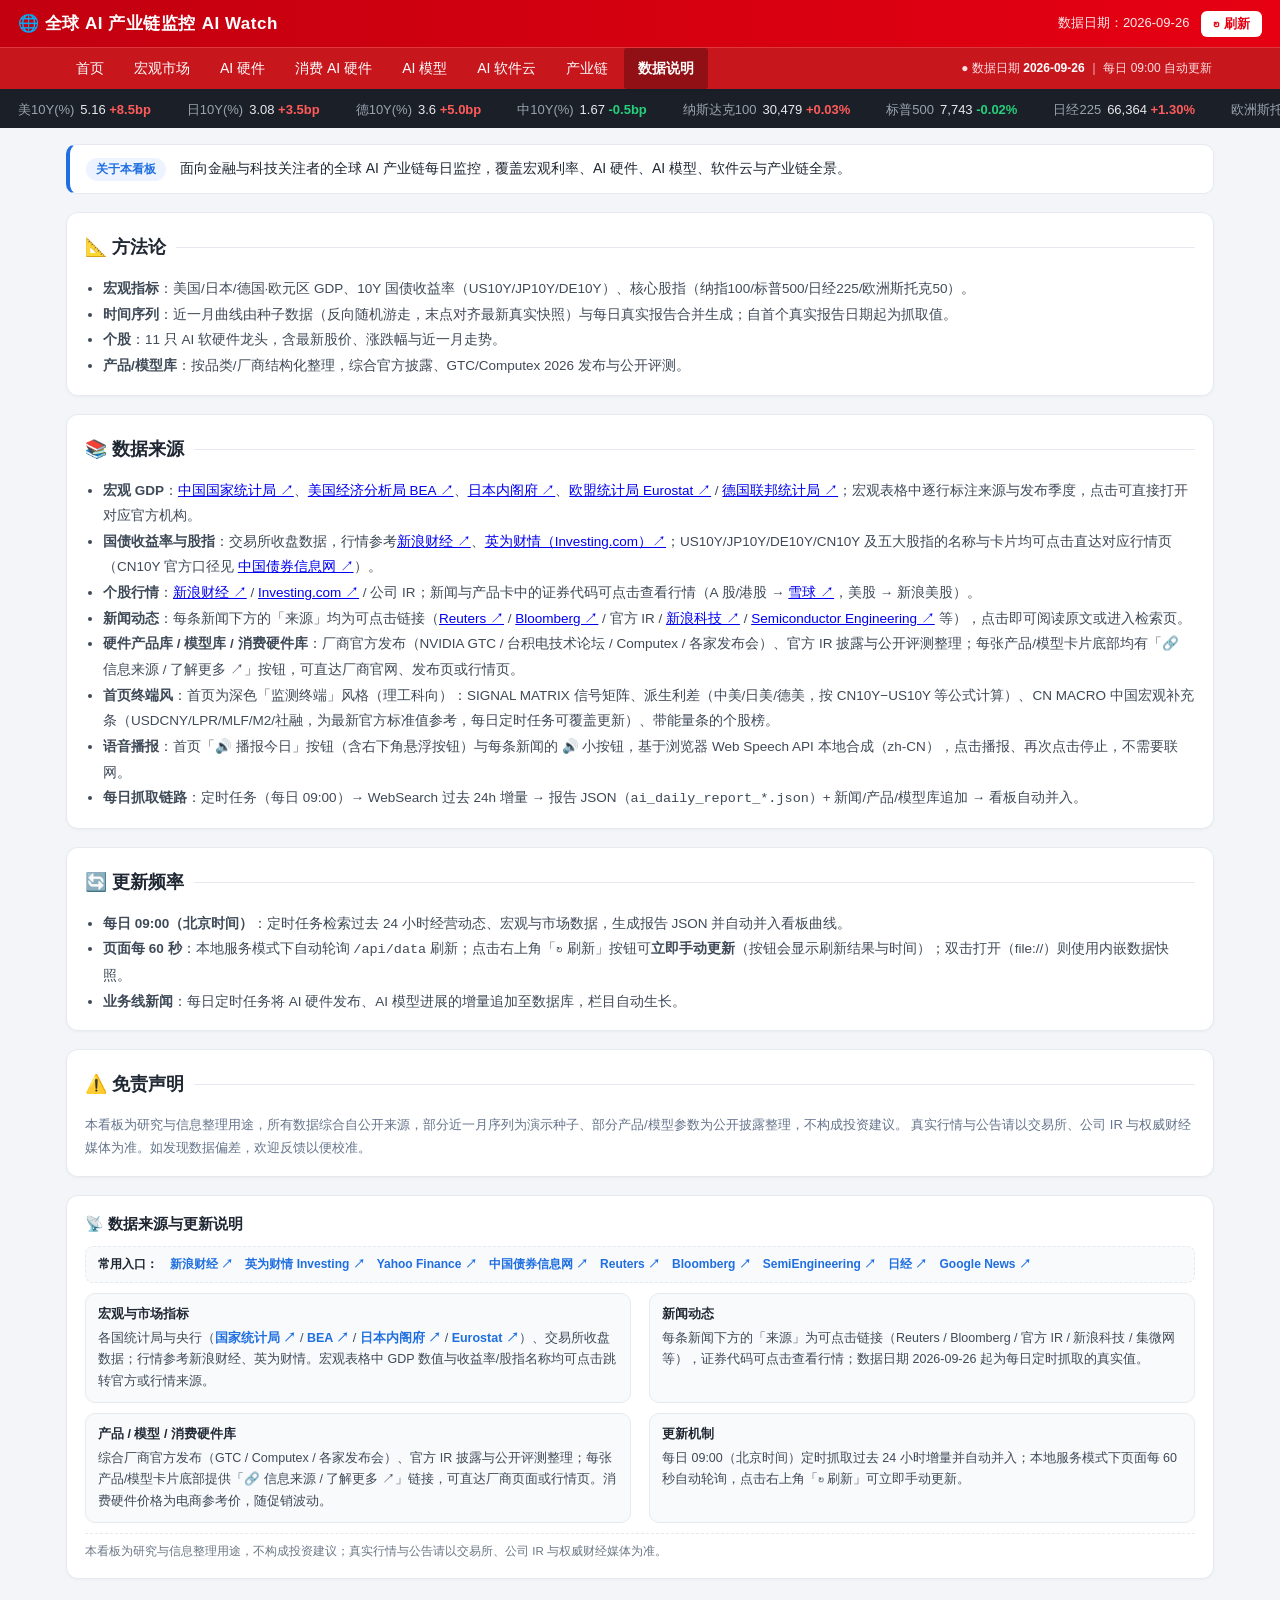
==== dashboard/about.html @ e93f7070 "Add dashboard: global AI hardware & software monitoring site" ====
<!DOCTYPE html>
<html lang="zh-CN">
<head>
<meta charset="UTF-8">
<meta name="viewport" content="width=device-width, initial-scale=1.0">
<title>数据说明 · 全球 AI 产业链监控</title>
<link rel="stylesheet" href="style.css">
</head>
<body data-page="about">

<header class="topbar">
  <div class="brand">🌐 全球 AI 产业链监控<b>AI Watch</b></div>
  <div class="meta"><span id="lastUpdated">数据加载中…</span>
    <button id="refreshBtn">↻ 刷新</button></div>
</header>

<nav class="navbar">
  <div class="nav-inner">
    <a class="nav-item" href="index.html">首页</a>
    <a class="nav-item" href="macro.html">宏观市场</a>
    <a class="nav-item" href="hardware.html">AI 硬件</a>
    <a class="nav-item" href="consumer.html">消费 AI 硬件</a>
    <a class="nav-item" href="models.html">AI 模型</a>
    <a class="nav-item" href="software.html">AI 软件云</a>
    <a class="nav-item" href="chain.html">产业链</a>
    <a class="nav-item is-active" href="about.html">数据说明</a>
    <span class="nav-live" id="navLive"></span>
  </div>
</nav>

<div class="ticker-wrap"><div class="ticker" id="ticker"></div></div>

<main class="container">

  <div class="summary"><span class="badge">关于本看板</span>
    <span>面向金融与科技关注者的全球 AI 产业链每日监控，覆盖宏观利率、AI 硬件、AI 模型、软件云与产业链全景。</span></div>

  <div class="block">
    <div class="sec-ttl"><h2>📐 方法论</h2><span class="ln"></span></div>
    <ul style="font-size:13.5px;line-height:1.9;color:#3f4a58;margin:0;padding-left:18px;">
      <li><b>宏观指标</b>：美国/日本/德国·欧元区 GDP、10Y 国债收益率（US10Y/JP10Y/DE10Y）、核心股指（纳指100/标普500/日经225/欧洲斯托克50）。</li>
      <li><b>时间序列</b>：近一月曲线由种子数据（反向随机游走，末点对齐最新真实快照）与每日真实报告合并生成；自首个真实报告日期起为抓取值。</li>
      <li><b>个股</b>：11 只 AI 软硬件龙头，含最新股价、涨跌幅与近一月走势。</li>
      <li><b>产品/模型库</b>：按品类/厂商结构化整理，综合官方披露、GTC/Computex 2026 发布与公开评测。</li>
    </ul>
  </div>

  <div class="block">
    <div class="sec-ttl"><h2>📚 数据来源</h2><span class="ln"></span></div>
    <ul style="font-size:13.5px;line-height:1.9;color:#3f4a58;margin:0;padding-left:18px;">
      <li><b>宏观 GDP</b>：<a href="https://www.stats.gov.cn/" target="_blank" rel="noopener">中国国家统计局 ↗</a>、<a href="https://www.bea.gov/" target="_blank" rel="noopener">美国经济分析局 BEA ↗</a>、<a href="https://www.esri.cao.go.jp/index.shtml" target="_blank" rel="noopener">日本内阁府 ↗</a>、<a href="https://ec.europa.eu/eurostat" target="_blank" rel="noopener">欧盟统计局 Eurostat ↗</a> / <a href="https://www.destatis.de/" target="_blank" rel="noopener">德国联邦统计局 ↗</a>；宏观表格中逐行标注来源与发布季度，点击可直接打开对应官方机构。</li>
      <li><b>国债收益率与股指</b>：交易所收盘数据，行情参考<a href="https://finance.sina.com.cn/" target="_blank" rel="noopener">新浪财经 ↗</a>、<a href="https://cn.investing.com/" target="_blank" rel="noopener">英为财情（Investing.com）↗</a>；US10Y/JP10Y/DE10Y/CN10Y 及五大股指的名称与卡片均可点击直达对应行情页（CN10Y 官方口径见 <a href="https://www.chinabond.com.cn/" target="_blank" rel="noopener">中国债券信息网 ↗</a>）。</li>
      <li><b>个股行情</b>：<a href="https://finance.sina.com.cn/" target="_blank" rel="noopener">新浪财经 ↗</a> / <a href="https://cn.investing.com/" target="_blank" rel="noopener">Investing.com ↗</a> / 公司 IR；新闻与产品卡中的证券代码可点击查看行情（A 股/港股 → <a href="https://xueqiu.com/" target="_blank" rel="noopener">雪球 ↗</a>，美股 → 新浪美股）。</li>
      <li><b>新闻动态</b>：每条新闻下方的「来源」均为可点击链接（<a href="https://www.reuters.com/technology/" target="_blank" rel="noopener">Reuters ↗</a> / <a href="https://www.bloomberg.com/technology" target="_blank" rel="noopener">Bloomberg ↗</a> / 官方 IR / <a href="https://finance.sina.com.cn/" target="_blank" rel="noopener">新浪科技 ↗</a> / <a href="https://semiengineering.com/" target="_blank" rel="noopener">Semiconductor Engineering ↗</a> 等），点击即可阅读原文或进入检索页。</li>
      <li><b>硬件产品库 / 模型库 / 消费硬件库</b>：厂商官方发布（NVIDIA GTC / 台积电技术论坛 / Computex / 各家发布会）、官方 IR 披露与公开评测整理；每张产品/模型卡片底部均有「🔗 信息来源 / 了解更多 ↗」按钮，可直达厂商官网、发布页或行情页。</li>
      <li><b>首页终端风</b>：首页为深色「监测终端」风格（理工科向）：SIGNAL MATRIX 信号矩阵、派生利差（中美/日美/德美，按 CN10Y−US10Y 等公式计算）、CN MACRO 中国宏观补充条（USDCNY/LPR/MLF/M2/社融，为最新官方标准值参考，每日定时任务可覆盖更新）、带能量条的个股榜。</li>
      <li><b>语音播报</b>：首页「🔊 播报今日」按钮（含右下角悬浮按钮）与每条新闻的 🔊 小按钮，基于浏览器 Web Speech API 本地合成（zh-CN），点击播报、再次点击停止，不需要联网。</li>
      <li><b>每日抓取链路</b>：定时任务（每日 09:00）→ WebSearch 过去 24h 增量 → 报告 JSON（<code>ai_daily_report_*.json</code>）+ 新闻/产品/模型库追加 → 看板自动并入。</li>
    </ul>
  </div>

  <div class="block">
    <div class="sec-ttl"><h2>🔄 更新频率</h2><span class="ln"></span></div>
    <ul style="font-size:13.5px;line-height:1.9;color:#3f4a58;margin:0;padding-left:18px;">
      <li><b>每日 09:00（北京时间）</b>：定时任务检索过去 24 小时经营动态、宏观与市场数据，生成报告 JSON 并自动并入看板曲线。</li>
      <li><b>页面每 60 秒</b>：本地服务模式下自动轮询 <code>/api/data</code> 刷新；点击右上角「↻ 刷新」按钮可<b>立即手动更新</b>（按钮会显示刷新结果与时间）；双击打开（file://）则使用内嵌数据快照。</li>
      <li><b>业务线新闻</b>：每日定时任务将 AI 硬件发布、AI 模型进展的增量追加至数据库，栏目自动生长。</li>
    </ul>
  </div>

  <div class="block">
    <div class="sec-ttl"><h2>⚠️ 免责声明</h2><span class="ln"></span></div>
    <p style="font-size:13px;line-height:1.8;color:#64748b;margin:0;">
      本看板为研究与信息整理用途，所有数据综合自公开来源，部分近一月序列为演示种子、部分产品/模型参数为公开披露整理，不构成投资建议。
      真实行情与公告请以交易所、公司 IR 与权威财经媒体为准。如发现数据偏差，欢迎反馈以便校准。
    </p>
  </div>

  <div class="footnote" id="dataNote"></div>
</main>

<script src="assets/echarts.min.js"></script>
<script src="data/data.js"></script>
<script src="app.js"></script>
</body>
</html>
---- dashboard/style.css ----
:root{
  --red:#e60012; --green:#0aa05a; --ink:#1f2733; --muted:#6b7785;
  --line:#e6eaf0; --bg:#f3f5f8; --card:#fff; --blue:#1f6fe0; --chip:#eef4ff;
}
*{box-sizing:border-box}
body{margin:0;background:var(--bg);color:var(--ink);
  font-family:-apple-system,BlinkMacSystemFont,"Segoe UI","PingFang SC","Microsoft YaHei",sans-serif;
  line-height:1.6;}
/* 顶栏 */
.topbar{display:flex;justify-content:space-between;align-items:center;
  background:linear-gradient(90deg,#c2000f,#e60012);color:#fff;padding:10px 18px;}
.brand{font-size:17px;font-weight:600;letter-spacing:.5px;}
.brand b{font-weight:800;margin-left:6px;}
.meta{font-size:13px;display:flex;align-items:center;gap:12px;}
.meta #lastUpdated{opacity:.92;}
#refreshBtn{background:#fff;color:var(--red);border:none;border-radius:6px;
  padding:4px 12px;font-size:13px;cursor:pointer;font-weight:600;}
#refreshBtn:hover{background:#ffe9ea;}
/* 滚动行情条 */
.ticker-wrap{background:#1b1f27;overflow:hidden;white-space:nowrap;}
.ticker{display:inline-block;padding:7px 0;animation:scroll 38s linear infinite;}
.ticker:hover{animation-play-state:paused;}
.ticker .tk{display:inline-block;margin:0 18px;font-size:13px;color:#e8eaed;}
.ticker .tk .nm{color:#9aa3af;margin-right:6px;}
.up{color:#ff5b5b;font-weight:700;}
.down{color:#26d07c;font-weight:700;}
@keyframes scroll{from{transform:translateX(0)}to{transform:translateX(-50%)}}
/* 主体 */
.container{max-width:1180px;margin:0 auto;padding:16px 16px 40px;}
.summary{background:var(--card);border:1px solid var(--line);border-left:4px solid var(--blue);
  border-radius:10px;padding:12px 16px;margin-bottom:18px;font-size:14px;}
.summary .badge{display:inline-block;background:var(--chip);color:var(--blue);font-weight:700;
  font-size:12px;padding:2px 10px;border-radius:999px;margin-right:10px;}
.block{background:var(--card);border:1px solid var(--line);border-radius:12px;
  padding:16px 18px;margin-bottom:18px;box-shadow:0 1px 3px rgba(16,24,40,.04);}
.block h2{margin:0 0 14px;font-size:18px;}
.block h2 small{font-size:12px;color:var(--muted);font-weight:400;margin-left:6px;}
/* 宏观 */
.macro-grid{display:grid;grid-template-columns:1fr 1fr;gap:14px;margin-bottom:14px;}
.panel{border:1px solid var(--line);border-radius:10px;padding:10px 12px;background:#fafbfc;}
.panel-title{font-size:13px;color:var(--muted);margin-bottom:4px;font-weight:600;}
.chart{width:100%;}
.chart-lg{height:240px;}
.chart-md{height:200px;}
/* 首页宏观速览：并排迷你图 */
.macro-mini{display:grid;grid-template-columns:1fr 1fr;gap:14px;margin-top:14px;}
.mini-box{border:1px solid var(--line);border-radius:10px;padding:10px 12px;background:#fafbfc;}
.mini-ttl{font-size:12px;color:var(--muted);font-weight:600;margin-bottom:4px;}
.table-wrap{overflow-x:auto;}
table{width:100%;border-collapse:collapse;font-size:13px;min-width:640px;}
th,td{padding:8px 10px;border-bottom:1px solid var(--line);text-align:left;}
th{background:#f1f5f9;color:#334155;font-weight:600;}
/* 卡片网格 */
.card-grid{display:grid;grid-template-columns:repeat(auto-fill,minmax(330px,1fr));gap:14px;}
.stk-card{border:1px solid var(--line);border-radius:12px;padding:12px 14px;background:#fff;}
.stk-head{display:flex;justify-content:space-between;align-items:baseline;margin-bottom:6px;}
.stk-name{font-weight:700;font-size:15px;}
.stk-tk{font-size:11px;color:var(--blue);background:var(--chip);padding:1px 8px;border-radius:999px;margin-left:6px;}
.stk-price{font-size:18px;font-weight:800;}
.stk-chart{height:120px;width:100%;}
.stk-foot{font-size:12px;color:var(--muted);margin-top:4px;}
.footnote{color:var(--muted);font-size:12px;text-align:center;margin-top:8px;}

/* ============ 导航栏（新浪财经风格） ============ */
.navbar{background:#c8161d;border-top:1px solid #e2373d;box-shadow:0 2px 6px rgba(16,24,40,.08);
  position:sticky;top:0;z-index:50;}
.nav-inner{max-width:1180px;margin:0 auto;display:flex;align-items:center;gap:2px;
  padding:0 12px;overflow-x:auto;white-space:nowrap;-ms-overflow-style:none;scrollbar-width:none;}
.nav-inner::-webkit-scrollbar{display:none}
.nav-item{color:#fff;text-decoration:none;font-size:14px;padding:9px 14px;border-radius:3px;
  transition:background .15s;font-weight:500;}
.nav-item:hover{background:rgba(0,0,0,.16)}
.nav-item.is-active{background:rgba(0,0,0,.24);font-weight:700}
.nav-live{margin-left:auto;color:#ffe0e2;font-size:12px;padding-right:6px;white-space:nowrap;}
.nav-live b{color:#fff}

/* 锚点跳转时给固定导航留出空间 */
section[id],p[id]{scroll-margin-top:56px}

/* ============ 新闻栏目 ============ */
.news-toolbar{display:flex;align-items:center;justify-content:space-between;gap:10px;
  flex-wrap:wrap;margin-bottom:12px;padding-bottom:10px;border-bottom:1px dashed var(--line);}
.news-filters{display:flex;flex-wrap:wrap;gap:6px;}
.chip{border:1px solid var(--line);background:#f7f9fc;color:#475569;font-size:12px;
  padding:2px 10px;border-radius:999px;cursor:pointer;transition:all .15s;}
.chip:hover{border-color:#c3d4ee;color:var(--blue)}
.chip.on{background:var(--red);border-color:var(--red);color:#fff;font-weight:600;}
.news-count{font-size:12px;color:var(--muted);white-space:nowrap;}
.news-list{display:grid;grid-template-columns:1fr;gap:0;}
.news-item{padding:12px 2px 12px 12px;border-bottom:1px solid #f0f2f5;border-left:3px solid transparent;
  transition:background .15s,border-color .15s;}
.news-item:hover{background:#fafcff;border-left-color:var(--red);}
.news-item:last-child{border-bottom:none}
.news-head{display:flex;align-items:center;gap:8px;flex-wrap:wrap;margin-bottom:4px;}
.news-date{font-size:12px;color:var(--muted);font-variant-numeric:tabular-nums;}
.news-tag{font-size:11px;padding:1px 8px;border-radius:4px;font-weight:600;letter-spacing:.2px;}
.news-tk{font-size:11px;color:var(--blue);background:var(--chip);padding:1px 7px;border-radius:4px;font-weight:600;}
.news-org{font-size:11px;color:#64748b;background:#f1f5f9;padding:1px 7px;border-radius:4px;}
.news-cty{font-size:11px;color:#0f766e;background:#ecfdf5;padding:1px 7px;border-radius:4px;font-weight:600;}
.news-fresh{font-size:11px;padding:1px 7px;border-radius:4px;background:#fff1f0;color:var(--red);
  border:1px solid #ffd6d3;font-weight:700;}

/* 硬件页：地区筛选条 + 国别徽标 */
.filter-bar{display:flex;flex-wrap:wrap;align-items:center;gap:8px;margin:14px 0 4px;
  padding:10px 12px;background:#f6f8fb;border:1px solid var(--line);border-radius:10px;}
.flt-label{font-size:13px;color:var(--muted);font-weight:600;margin-right:2px;}
.flt{font-size:12.5px;padding:5px 12px;border:1px solid #d4dbe5;border-radius:999px;background:#fff;
  color:var(--ink);cursor:pointer;transition:all .15s;font-weight:600;}
.flt:hover{border-color:var(--blue);color:var(--blue);}
.flt.active{background:var(--red);border-color:var(--red);color:#fff;}
.pc-country{font-size:10.5px;color:#0f766e;background:#ecfdf5;border:1px solid #99f6e4;
  padding:1px 7px;border-radius:999px;font-weight:600;margin-right:6px;}
.news-title{margin:0;font-size:15px;font-weight:700;line-height:1.45;display:inline;}
.news-head .news-title{flex:1 1 100%;}
.news-detail{margin:4px 0 6px;font-size:13px;color:#3f4a58;line-height:1.7;}
.news-src{font-size:11.5px;color:#98a2b3;}
.news-empty{color:var(--muted);font-size:13px;padding:16px 4px;}

/* 标签配色 */
.news-tag.t-chip{background:#e8f1ff;color:#1f6fe0}
.news-tag.t-mem{background:#e6f8f6;color:#0d9488}
.news-tag.t-pkg{background:#f2ecfe;color:#7c3aed}
.news-tag.t-eq{background:#fff4e5;color:#c2740a}
.news-tag.t-net{background:#e6f6fb;color:#0e7490}
.news-tag.t-fab{background:#eceefb;color:#4f46e5}
.news-tag.t-node{background:#ffeef2;color:#be123c}
.news-tag.t-llm{background:#e8f1ff;color:#1d4ed8}
.news-tag.t-mm{background:#f2ecfe;color:#7c3aed}
.news-tag.t-open{background:#e9f9ef;color:#0aa05a}
.news-tag.t-agent{background:#fff1e6;color:#c2410c}
.news-tag.t-sec{background:#ffeceb;color:#d92d20}
.news-tag.t-eco{background:#e6f8f6;color:#0f766e}
.news-tag.t-sci{background:#e6f6fb;color:#0369a1}
.news-tag.t-def{background:#f1f5f9;color:#64748b}

/* ============ 产业链全景卡片 ============ */
.chain-grid{display:grid;grid-template-columns:repeat(auto-fill,minmax(210px,1fr));gap:12px;}
.chain-card{border:1px solid var(--line);border-radius:10px;padding:12px 14px;background:#fafbfc;
  text-decoration:none;color:inherit;display:block;transition:all .15s;}
.chain-card:hover{border-color:#f3b4b8;background:#fff;box-shadow:0 4px 12px rgba(230,0,18,.08);transform:translateY(-1px);}
.chain-card .cc-t{font-size:14px;font-weight:700;margin-bottom:4px;}
.chain-card .cc-d{font-size:12px;color:var(--muted);line-height:1.55;}
.chain-card .cc-n{font-size:11px;color:var(--red);font-weight:700;margin-top:6px;display:inline-block;}

@media(max-width:760px){
  .macro-grid{grid-template-columns:1fr;}
  .nav-item{padding:9px 10px;font-size:13px;}
  .nav-live{display:none}
}

/* ============ 导航栏（多页站点） ============ */
.navbar a.nav-item.is-active{background:rgba(0,0,0,.28);font-weight:700}

/* 首页速览 */
.kpi-row{display:grid;grid-template-columns:repeat(auto-fill,minmax(150px,1fr));gap:12px;margin-bottom:16px;}
.kpi{background:var(--card);border:1px solid var(--line);border-radius:12px;padding:12px 14px;text-align:center;
  box-shadow:0 1px 3px rgba(16,24,40,.04);}
.kpi-nm{font-size:12px;color:var(--muted);margin-bottom:4px;font-weight:600;}
.kpi-v{font-size:22px;font-weight:800;letter-spacing:.5px;}
.kpi-c{font-size:13px;font-weight:700;margin-top:2px;}

.mover-row{display:flex;flex-wrap:wrap;gap:8px;margin-bottom:18px;}
.mover{display:flex;align-items:center;gap:8px;background:var(--card);border:1px solid var(--line);
  border-radius:999px;padding:4px 14px;font-size:13px;font-weight:600;}
.mover .m-tk{color:var(--ink);}
.mover .m-chg{font-weight:800;}

/* 栏目入口卡片 */
.col-grid{display:grid;grid-template-columns:repeat(auto-fill,minmax(220px,1fr));gap:14px;}
.col-card{display:block;text-decoration:none;color:inherit;background:var(--card);border:1px solid var(--line);
  border-radius:12px;padding:16px;transition:all .15s;box-shadow:0 1px 3px rgba(16,24,40,.04);}
.col-card:hover{border-color:#f3b4b8;box-shadow:0 6px 16px rgba(230,0,18,.1);transform:translateY(-2px);}
.col-card .cc-ico{font-size:26px;}
.col-card .cc-t{font-size:16px;font-weight:700;margin:6px 0 4px;}
.col-card .cc-d{font-size:12.5px;color:var(--muted);line-height:1.55;}
.col-card .cc-n{font-size:12px;color:var(--red);font-weight:700;margin-top:8px;display:inline-block;}

/* 双栏新闻（首页亮点） */
.news-half{display:grid;grid-template-columns:1fr 1fr;gap:16px;}
@media(max-width:760px){.news-half{grid-template-columns:1fr;}}

/* 区块标题带线 */
.sec-ttl{display:flex;align-items:center;gap:10px;margin:4px 0 14px;}
.sec-ttl h2{margin:0;font-size:18px;}
.sec-ttl .ln{flex:1;height:1px;background:var(--line);}

/* ============ 硬件产品卡片 ============ */
.cat-block{border-top:2px solid var(--red);margin-bottom:26px;padding-top:10px;}
.cat-head{display:flex;align-items:baseline;gap:10px;}
.cat-head h3{margin:0;font-size:17px;}
.cat-n{font-size:12px;color:var(--muted);background:#f1f5f9;padding:1px 9px;border-radius:999px;}
.cat-desc{font-size:13px;color:var(--muted);margin:6px 0 14px;line-height:1.6;}

.prod-grid{display:grid;grid-template-columns:repeat(auto-fill,minmax(340px,1fr));gap:14px;}
.prod-card{border:1px solid var(--line);border-radius:12px;background:var(--card);overflow:hidden;
  box-shadow:0 1px 3px rgba(16,24,40,.04);display:flex;flex-direction:column;}
.pc-head{display:flex;justify-content:space-between;align-items:flex-start;padding:12px 14px;
  background:linear-gradient(180deg,#fbfcfe,#f4f7fb);border-bottom:1px solid var(--line);}
.pc-vendor{font-size:11.5px;color:var(--blue);font-weight:700;}
.pc-name{margin:2px 0 0;font-size:15px;font-weight:800;}
.pc-meta{text-align:right;display:flex;flex-direction:column;align-items:flex-end;gap:4px;}
.pc-status{font-size:11px;color:#b45309;background:#fff7ed;padding:1px 8px;border-radius:999px;font-weight:600;}
.pc-tk{font-size:11px;color:var(--blue);background:var(--chip);padding:1px 7px;border-radius:4px;font-weight:700;}
.pc-body{padding:10px 14px 14px;flex:1;}
table.spec{width:100%;border-collapse:collapse;font-size:12.5px;min-width:0;}
table.spec td{border:1px solid #eef1f5;padding:5px 8px;}
table.spec .sp-k{background:#f7f9fc;color:var(--muted);width:38%;font-weight:600;}
table.spec .sp-v{color:var(--ink);}
.pc-hl-title{font-size:12px;font-weight:700;color:var(--ink);margin:10px 0 4px;}
ul.pc-hl{margin:0;padding-left:18px;font-size:12.5px;color:#3f4a58;line-height:1.7;}
.pc-pos{font-size:12.5px;color:#475569;background:#f7fafc;border-radius:8px;padding:8px 10px;margin-top:10px;line-height:1.6;}

/* ============ 模型卡片 ============ */
.model-grid{display:grid;grid-template-columns:repeat(auto-fill,minmax(330px,1fr));gap:14px;}
.model-card{border:1px solid var(--line);border-radius:12px;background:var(--card);padding:14px 16px;
  box-shadow:0 1px 3px rgba(16,24,40,.04);display:flex;flex-direction:column;}
.mc-head{display:flex;justify-content:space-between;align-items:flex-start;gap:8px;}
.mc-vendor{font-size:11.5px;color:var(--blue);font-weight:700;}
.mc-name{margin:2px 0 0;font-size:15px;font-weight:800;}
.mc-badges{display:flex;gap:5px;flex-shrink:0;}
.badge{font-size:10.5px;padding:2px 7px;border-radius:999px;font-weight:700;white-space:nowrap;}
.badge.open{background:#e9f9ef;color:#0aa05a;}
.badge.close{background:#fdeceb;color:#d92d20;}
.badge.type{background:#eef2ff;color:#4338ca;}
.mc-spec{display:grid;grid-template-columns:1fr 1fr;gap:6px 12px;margin:10px 0;font-size:12px;}
.mc-spec div{display:flex;flex-direction:column;}
.mc-spec span{font-size:10.5px;color:var(--muted);}
.mc-spec div{color:var(--ink);font-weight:600;}
ul.mc-hl{margin:0 0 8px;padding-left:18px;font-size:12.5px;color:#3f4a58;line-height:1.7;}
.mc-bench{font-size:12px;color:#475569;background:#f7fafc;border-radius:8px;padding:8px 10px;line-height:1.6;}
.mc-date{font-size:11.5px;color:var(--muted);margin-top:8px;}

/* ============ 软件公司卡片 ============ */
.sw-grid{display:grid;grid-template-columns:repeat(auto-fill,minmax(360px,1fr));gap:14px;}
.sw-card{border:1px solid var(--line);border-radius:12px;background:var(--card);padding:14px 16px;
  box-shadow:0 1px 3px rgba(16,24,40,.04);}
.sw-head{display:flex;align-items:center;gap:10px;margin-bottom:4px;}
.sw-tk{font-size:12px;color:var(--blue);background:var(--chip);padding:2px 9px;border-radius:6px;font-weight:800;}
.sw-name{margin:0;font-size:17px;font-weight:800;}
.sw-role{font-size:12.5px;color:var(--blue);font-weight:600;margin-bottom:8px;}
.sw-strategy{font-size:13px;color:#3f4a58;line-height:1.7;margin-bottom:10px;}
.sw-block{margin-bottom:10px;}
.sw-bt{font-size:12px;font-weight:700;color:var(--ink);margin-bottom:4px;}
.sw-block ul{margin:0;padding-left:18px;font-size:12.5px;color:#3f4a58;line-height:1.7;}
.sw-capex{font-size:12.5px;color:#475569;background:#f7fafc;border-radius:8px;padding:8px 10px;line-height:1.6;}

/* ============ 产业链流程 ============ */
.chain-flow{display:flex;flex-wrap:wrap;align-items:stretch;gap:0;}
.chain-node{flex:1 1 200px;min-width:180px;border:1px solid var(--line);border-radius:12px;padding:14px 16px;
  background:var(--card);position:relative;margin:6px;}
.cn-icon{font-size:24px;}
.cn-name{font-size:15px;font-weight:800;margin:6px 0 4px;}
.cn-desc{font-size:12px;color:var(--muted);line-height:1.6;}
.cn-players{margin-top:8px;display:flex;flex-wrap:wrap;gap:5px;}
.cn-p{font-size:11px;font-weight:700;color:var(--blue);background:var(--chip);padding:1px 8px;border-radius:999px;}
.cn-arrow{display:flex;align-items:center;justify-content:center;color:var(--red);font-size:20px;font-weight:800;
  padding:0 4px;align-self:center;}
@media(max-width:760px){.cn-arrow{transform:rotate(90deg);}}

/* ============ 时间线 ============ */
.timeline{position:relative;padding-left:18px;border-left:2px solid var(--line);margin-left:6px;}
.tl-item{position:relative;padding:8px 0 8px 6px;}
.tl-dot{position:absolute;left:-26px;top:14px;width:12px;height:12px;border-radius:50%;
  background:var(--red);border:2px solid #fff;box-shadow:0 0 0 2px #ffd6da;}
.tl-body{display:flex;flex-direction:column;}
.tl-date{font-size:11.5px;color:var(--muted);font-variant-numeric:tabular-nums;}
.tl-body b{font-size:14px;margin-top:1px;}
.tl-sub{font-size:12px;color:var(--muted);}

/* 对比表横向滚动 */
.table-scroll{overflow-x:auto;}
.mini{font-size:12px;font-weight:700;}

/* ============ 主页改版：Hero + 分组 KPI + 双栏 ============ */
.hero{display:flex;gap:18px;align-items:stretch;margin-bottom:18px;
  background:linear-gradient(135deg,#1d2735 0%,#2a3a52 55%,#3b2a4a 100%);
  border-radius:16px;padding:22px 24px;color:#fff;
  box-shadow:0 6px 20px rgba(20,30,50,.25);position:relative;overflow:hidden;}
.hero::after{content:'';position:absolute;right:-60px;top:-60px;width:220px;height:220px;border-radius:50%;
  background:radial-gradient(circle,rgba(230,0,18,.35),transparent 70%);}
.hero-left{flex:1.6;min-width:0;position:relative;z-index:1;}
.hero-kicker{font-size:11px;letter-spacing:1.5px;color:#8fa3c0;font-weight:700;margin-bottom:6px;}
.hero-title{margin:0 0 8px;font-size:20px;font-weight:800;letter-spacing:.5px;}
.hero-summary{margin:0;font-size:13.5px;line-height:1.8;color:#d7deea;max-height:120px;overflow:auto;}
.hero-chips{margin-top:12px;display:flex;gap:8px;flex-wrap:wrap;}
.hchip{font-size:11.5px;font-weight:700;padding:3px 12px;border-radius:999px;}
.hc-red{background:rgba(230,0,18,.25);color:#ff9aa2;border:1px solid rgba(230,0,18,.45);}
.hc-blue{background:rgba(56,132,255,.22);color:#9cc2ff;border:1px solid rgba(56,132,255,.45);}
.hc-teal{background:rgba(20,184,166,.22);color:#7ce0d5;border:1px solid rgba(20,184,166,.45);}
.hero-right{flex:1;display:grid;grid-template-columns:1fr 1fr;gap:10px;align-content:center;position:relative;z-index:1;}
.hero-stat{background:rgba(255,255,255,.07);border:1px solid rgba(255,255,255,.12);border-radius:12px;
  padding:10px 12px;backdrop-filter:blur(4px);}
.hs-nm{font-size:11px;color:#a8b6cc;font-weight:600;}
.hs-v{font-size:19px;font-weight:800;margin-top:2px;font-variant-numeric:tabular-nums;}
.hs-c{font-size:12px;font-weight:700;}
@media(max-width:860px){.hero{flex-direction:column;}.hero-summary{max-height:none;}}

/* 区块标题小圆点 */
.st-dot{display:inline-block;width:9px;height:9px;border-radius:50%;margin-right:8px;vertical-align:2px;}
.d-red{background:var(--red);box-shadow:0 0 0 3px #fdd9dc;}
.d-blue{background:var(--blue);box-shadow:0 0 0 3px #d9e7fb;}
.d-teal{background:#0d9488;box-shadow:0 0 0 3px #ccf1ed;}
.d-amber{background:#d97706;box-shadow:0 0 0 3px #fdeccc;}
.st-sub{font-size:11.5px;color:var(--muted);}

/* KPI 分组 */
.kpi-group{margin-bottom:6px;}
.kg-label{font-size:12.5px;color:var(--muted);font-weight:700;margin:8px 0 8px;}
.kpi{border-top:3px solid var(--line);position:relative;}
.kpi:has(.up){border-top-color:#f3b0b3;}
.kpi:has(.down){border-top-color:#9fdfc0;}

/* 双栏 */
.two-col{display:grid;grid-template-columns:1fr 1fr;gap:18px;align-items:start;}
@media(max-width:860px){.two-col{grid-template-columns:1fr;}}

/* 消费档位卡 */
.band-grid{display:grid;grid-template-columns:repeat(auto-fill,minmax(230px,1fr));gap:12px;}
.band-card{display:block;text-decoration:none;color:inherit;background:#fff;border:1px solid var(--line);
  border-radius:12px;padding:14px 16px;transition:all .15s;box-shadow:0 1px 3px rgba(16,24,40,.04);}
a.band-card:hover{border-color:#f3b4b8;box-shadow:0 6px 16px rgba(230,0,18,.1);transform:translateY(-2px);}
.bc-name{font-size:14px;font-weight:800;display:flex;align-items:center;gap:6px;}
.bc-name::before{content:'';width:8px;height:8px;border-radius:50%;background:var(--amber,#d97706);}
.bc-range{font-size:17px;font-weight:800;color:var(--red);margin:4px 0;font-variant-numeric:tabular-nums;}
.bc-do{font-size:12.5px;color:#3f4a58;line-height:1.65;}
.bc-note{font-size:12px;color:var(--muted);margin-top:6px;line-height:1.6;}
.bc-foot{display:flex;justify-content:space-between;align-items:center;margin-top:10px;font-size:12px;}
.bc-n{color:var(--muted);font-weight:700;}
.bc-go{color:var(--red);font-weight:800;}
.cons-lede{font-size:13px;color:#3f4a58;margin:0 0 12px;line-height:1.7;}
.cons-teaser{border-top:3px solid #d97706;}

/* 消费产品卡增强 */
.cons-card .pc-head{background:linear-gradient(180deg,#fffdf6,#fdf6e7);}
.cons-price-row{display:flex;justify-content:space-between;align-items:center;gap:10px;
  padding:10px 14px;border-bottom:1px solid #f1ead6;background:#fffcf2;}
.cons-price{font-size:18px;font-weight:800;color:var(--red);font-variant-numeric:tabular-nums;}
.cons-npu{font-size:11.5px;color:#92400e;background:#fef3c7;border:1px solid #fde68a;
  padding:2px 9px;border-radius:999px;font-weight:700;text-align:right;}
.cons-value{font-size:12.5px;color:#475569;background:#f7fafc;border-radius:8px;padding:9px 11px;
  margin-top:10px;line-height:1.7;}
.pc-status.st-soon{color:#6d28d9;background:#f5f3ff;}
.col-hot{border-color:#f0c9cb;background:linear-gradient(180deg,#fffafa,#fff5f5);}
.hot-tag{font-size:10px;background:var(--red);color:#fff;border-radius:4px;padding:1px 6px;
  vertical-align:3px;font-weight:800;margin-left:4px;}

@media(max-width:760px){
  .hero-right{grid-template-columns:1fr 1fr;}
}

/* ============ 全站页脚：数据来源 ============ */
.site-footer{margin-top:10px;background:var(--card);border:1px solid var(--line);border-radius:12px;
  padding:16px 18px;box-shadow:0 1px 3px rgba(16,24,40,.04);}
.sf-ttl{font-size:15px;font-weight:800;margin-bottom:10px;color:var(--ink);}
.sf-grid{display:grid;grid-template-columns:1fr 1fr;gap:10px 18px;}
@media(max-width:760px){.sf-grid{grid-template-columns:1fr;}}
.sf-item{background:#f8fafc;border:1px solid var(--line);border-radius:10px;padding:10px 12px;
  font-size:12.5px;color:#3f4a58;line-height:1.7;display:flex;flex-direction:column;gap:3px;}
.sf-item b{font-size:12.5px;color:var(--ink);}
.sf-disclaim{font-size:11.5px;color:var(--muted);margin-top:10px;line-height:1.7;
  border-top:1px dashed var(--line);padding-top:8px;}
#refreshBtn.refreshing{opacity:.7;cursor:wait;}
.src-note{font-size:12px;color:var(--muted);background:#f8fafc;border-left:3px solid var(--blue);
  padding:8px 12px;border-radius:0 8px 8px 0;margin-top:10px;line-height:1.7;}



@media(max-width:760px){
  .macro-mini{grid-template-columns:1fr;}
}



/* ============ 信息来源超链接 ============ */
/* KPI / Hero 卡片整体可点击 */
a.kpi,a.hero-stat{display:block;color:inherit;text-decoration:none;cursor:pointer;
  transition:transform .15s ease,box-shadow .15s ease,border-color .15s ease;}
a.kpi:hover,a.hero-stat:hover{transform:translateY(-2px);border-color:var(--blue);
  box-shadow:0 4px 14px rgba(31,111,224,.14);}
.kpi-src{font-size:10.5px;color:var(--blue);margin-top:3px;font-weight:600;opacity:.85;}
.hs-src{color:#ffd76e;opacity:.9;}
/* 新闻/表格/产品内的小链接 */
a.src-link{color:var(--blue);text-decoration:none;font-weight:600;cursor:pointer;}
a.src-link:hover{text-decoration:underline;}
a.row-link b{color:var(--blue);}
a.news-tk{color:var(--blue);background:var(--chip);padding:1px 7px;border-radius:4px;
  font-weight:600;font-size:11px;text-decoration:none;cursor:pointer;}
a.news-tk:hover{background:#dbe8ff;text-decoration:none;}
a.pc-tk{color:var(--blue);background:var(--chip);padding:1px 7px;border-radius:4px;
  font-weight:700;font-size:11px;text-decoration:none;cursor:pointer;}
a.pc-tk:hover{background:#dbe8ff;}
a.sw-tk{color:var(--blue);background:var(--chip);padding:2px 8px;border-radius:4px;
  font-weight:700;font-size:12px;text-decoration:none;cursor:pointer;}
a.sw-tk:hover{background:#dbe8ff;}
/* 产品/模型卡「了解更多」链接 */
a.pc-more{display:inline-block;margin-top:10px;font-size:12px;color:var(--blue);
  text-decoration:none;font-weight:700;background:var(--chip);border:1px solid transparent;
  border-radius:6px;padding:4px 10px;transition:background .15s ease,border-color .15s ease;}
a.pc-more:hover{background:#dbe8ff;border-color:var(--blue);}
.mc-foot{display:flex;justify-content:space-between;align-items:center;gap:8px;flex-wrap:wrap;}
a.mc-more{margin-top:0;}
/* 页脚常用入口链接条 */
.sf-links{display:flex;flex-wrap:wrap;gap:6px 12px;font-size:12px;color:var(--muted);
  background:#f8fafc;border:1px dashed var(--line);border-radius:8px;padding:8px 12px;margin-bottom:10px;}
.sf-links b{color:var(--ink);}
.sf-links a{color:var(--blue);text-decoration:none;font-weight:600;white-space:nowrap;}
.sf-links a:hover{text-decoration:underline;}
.sf-item a{color:var(--blue);text-decoration:none;font-weight:600;}
.sf-item a:hover{text-decoration:underline;}

/* ============================================================
   首页 · 理工科终端风（新浪财经浅色版）  —— 仅作用于 body.home-tech
   ============================================================ */
body.home-tech{background:#e9edf3;color:#1f2733;
  font-family:'JetBrains Mono','SF Mono',ui-monospace,Consolas,'Roboto Mono',Menlo,monospace;}
/* 顶栏沿用全站新浪红（不覆盖），保证品牌一致 */
.home-tech .brand b{color:#fff;}
.home-tech .nav-live{color:#0aa05a;}
.home-tech .navbar{background:#fff;border-bottom:1px solid #e8ebf0;}
.home-tech .nav-item{color:#55606e;}
.home-tech .nav-item:hover{color:#e60012;}
.home-tech .nav-item.is-active{color:#e60012;background:#fff5f5;border-bottom:2px solid #e60012;}
.home-tech .ticker-wrap{background:#eef2f8;border-bottom:1px solid #d9e0eb;
  border-top:1px solid #d9e0eb;}
.home-tech .ticker .tk{color:#1f2733;font-weight:700;}
.home-tech .tk .nm{color:#3d4a5c;font-weight:700;}
.home-tech .tk .up{color:#e60012;}
.home-tech .tk .down{color:#0aa05a;}

.container.hx{max-width:1240px;padding:20px 22px 60px;}

/* HERO 指令台 */
.hx-hero{display:grid;grid-template-columns:1.4fr 1fr;gap:18px;margin-bottom:18px;}
.hx-hero-l{background:linear-gradient(135deg,#ffffff 0%,#eef5ff 100%);
  border:1px solid #d9e0eb;border-left:4px solid #e60012;border-radius:14px;padding:18px 20px;
  box-shadow:0 3px 14px rgba(31,60,120,.10);}
.hx-kicker{font-size:12px;color:#e60012;letter-spacing:1px;margin-bottom:6px;font-weight:700;}
.hx-blink{color:#0aa05a;animation:hxblink 1.4s infinite;margin-right:4px;}
@keyframes hxblink{0%,100%{opacity:1}50%{opacity:.25}}
.hx-title{font-size:26px;font-weight:800;margin:2px 0 4px;letter-spacing:.5px;color:#1f2733;}
.hx-sub{font-size:11.5px;color:#8a93a0;letter-spacing:1.5px;margin-bottom:14px;}
.hx-brief{background:#f5f8fd;border:1px solid #dde6f2;border-radius:10px;padding:12px 14px;}
.hx-brief-head{display:flex;justify-content:space-between;align-items:center;margin-bottom:8px;}
.hx-tag{font-size:10px;color:#fff;background:#e60012;padding:2px 8px;border-radius:4px;font-weight:800;letter-spacing:1px;}
.hx-summary{font-size:13px;line-height:1.85;color:#33404e;margin:0;white-space:pre-wrap;}
/* 语音按钮 */
.hx-voice{background:#eef4ff;color:#1f6fe0;border:1px solid #d6e4ff;border-radius:6px;padding:4px 10px;
  font-size:12px;font-weight:700;cursor:pointer;transition:.15s;font-family:inherit;}
.hx-voice:hover{background:#dcebff;border-color:#1f6fe0;}
.hx-voice.voicing{background:#e60012;color:#fff;border-color:#e60012;animation:hxblink 1s infinite;}
.hx-voice-float{position:fixed;right:20px;bottom:20px;z-index:50;width:52px;height:52px;border-radius:50%;
  background:linear-gradient(135deg,#e60012,#ff5b5b);color:#fff;border:none;font-size:22px;cursor:pointer;
  box-shadow:0 6px 20px rgba(230,0,18,.35);transition:.15s;}
.hx-voice-float:hover{transform:scale(1.08);}
.hx-voice-float.voicing{animation:hxblink .9s infinite;}

/* Hero 右侧核心快照 */
.hx-hero-r{display:grid;grid-template-columns:1fr 1fr;gap:12px;align-content:start;}
.home-tech .hero-stat{background:#fff;border:1px solid #d9e0eb;border-radius:12px;
  padding:14px;display:flex;flex-direction:column;gap:4px;text-decoration:none;color:#1f2733;transition:.15s;
  box-shadow:0 2px 6px rgba(31,60,120,.07);}
.home-tech .hero-stat:hover{transform:translateY(-2px);border-color:#1f6fe0;
  box-shadow:0 6px 22px rgba(31,111,224,.12);}
.home-tech .hs-nm{font-size:12px;color:#55606e;}
.home-tech .hs-v{font-size:24px;font-weight:800;letter-spacing:.5px;color:#1f2733;}
.home-tech .kpi-src.hs-src{color:#1f6fe0;}

/* SECTION 通用 */
.hx-sec{background:#fff;border:1px solid #d9e0eb;border-radius:14px;padding:14px 16px;margin-bottom:16px;
  box-shadow:0 2px 8px rgba(31,60,120,.08);}
.hx-sec-ttl{display:flex;align-items:center;gap:8px;font-size:14px;font-weight:800;color:#1f2733;margin-bottom:12px;
  letter-spacing:.5px;border-bottom:2px solid #eef1f6;padding-bottom:9px;}
.hx-dot{width:9px;height:9px;border-radius:2px;background:linear-gradient(135deg,#e60012,#1f6fe0);}
.hx-hint{margin-left:auto;font-size:11px;color:#8a93a0;font-weight:400;letter-spacing:.3px;}
.hx-go{margin-left:auto;font-size:12px;color:#1f6fe0;text-decoration:none;font-weight:700;}
.hx-go:hover{text-decoration:underline;}
.hx-lede{font-size:12.5px;color:#6b7785;margin:0 0 12px;line-height:1.7;}

/* 信号矩阵 */
.hx-mat{display:grid;grid-template-columns:1fr 1fr;gap:16px;}
.hx-mat-lab{font-size:12px;color:#55606e;margin-bottom:8px;font-weight:700;}
.hx-mut{color:#8a93a0;font-weight:400;font-size:11px;}
.home-tech .hx-kpi-row{display:grid;grid-template-columns:repeat(auto-fill,minmax(120px,1fr));gap:10px;}
.home-tech .kpi{background:#fff;border:1px solid #d9e0eb;border-radius:10px;box-shadow:0 1px 4px rgba(31,60,120,.07);}
.home-tech .kpi:hover{border-color:#1f6fe0;box-shadow:0 4px 16px rgba(31,111,224,.12);transform:translateY(-2px);}
.home-tech .kpi-nm{color:#55606e;}
.home-tech .kpi-v{color:#1f2733;}

/* 派生利差 */
.hx-deriv{display:grid;grid-template-columns:repeat(3,1fr);gap:12px;margin-top:14px;}
.hx-deriv-card{background:#f5f8fd;border:1px solid #dde6f2;border-radius:10px;padding:10px 12px;}
.hx-dn{font-size:12px;color:#55606e;font-weight:700;}
.hx-df{font-size:10.5px;color:#8a93a0;margin:2px 0 4px;letter-spacing:.5px;}
.hx-dv{font-size:20px;font-weight:800;color:#1f2733;}
.home-tech .hx-dv .up{color:#e60012;}
.home-tech .hx-dv .down{color:#0aa05a;}
.hx-du{font-size:11px;color:#8a93a0;margin-left:2px;}
.hx-dnote{font-size:10.5px;color:#8a93a0;margin-top:3px;}

/* 中国宏观 */
.hx-cn-grid{display:grid;grid-template-columns:repeat(6,1fr);gap:10px;}
.hx-cn-cell{background:#fff;border:1px solid #d9e0eb;border-radius:10px;padding:10px 11px;
  box-shadow:0 1px 4px rgba(31,60,120,.07);}
.hx-cn-nm{font-size:11.5px;color:#55606e;}
.hx-cn-v{font-size:19px;font-weight:800;color:#1f2733;margin:4px 0 2px;}
.hx-cn-u{font-size:11px;color:#8a93a0;margin-left:2px;}
.hx-cn-chg{font-size:11.5px;font-weight:700;}
.hx-cn-note{font-size:10px;color:#8a93a0;margin-top:4px;line-height:1.5;}

/* 双栏 */
.hx-two{display:grid;grid-template-columns:1fr 1fr;gap:16px;margin-bottom:16px;}
.hx-card{background:#fff;border:1px solid #d9e0eb;border-radius:14px;padding:14px 16px;
  box-shadow:0 2px 8px rgba(31,60,120,.08);}

/* 个股榜（带能量条） */
.hx-movers{display:flex;flex-direction:column;gap:8px;}
.hx-mover{display:grid;grid-template-columns:64px 1fr 70px;align-items:center;gap:10px;font-size:12.5px;}
.hx-m-tk{color:#33404e;font-weight:700;}
.hx-m-bar{height:6px;background:#eef1f5;border-radius:4px;overflow:hidden;}
.hx-m-bar i{display:block;height:100%;border-radius:4px;}
.hx-mover.up .hx-m-bar i{background:linear-gradient(90deg,#ff8a8a,#e60012);}
.hx-mover.down .hx-m-bar i{background:linear-gradient(90deg,#5fd6a0,#0aa05a);}
.hx-m-chg{text-align:right;font-weight:700;}
.hx-mover.up .hx-m-chg{color:#e60012;}
.hx-mover.down .hx-m-chg{color:#0aa05a;}
.hx-mover.flat .hx-m-bar i{background:#c3ccd8;}
.hx-mover.flat .hx-m-chg{color:#8a93a0;}

/* GDP 表（首页浅色） */
.home-tech .hx-gdp table{width:100%;border-collapse:collapse;font-size:12px;}
.home-tech .hx-gdp th{color:#1f4f9e;text-align:left;padding:7px 8px;border-bottom:2px solid #d9e0eb;font-weight:700;background:#f5f8fd;}
.home-tech .hx-gdp td{color:#33404e;padding:6px 8px;border-bottom:1px solid #eef1f5;}
.home-tech .hx-gdp a.src-link{color:#1f6fe0;}

/* 走势图 */
.hx-mini{background:#f5f8fd;border:1px solid #dde6f2;border-radius:10px;padding:10px 12px;margin-bottom:12px;}
.hx-mini-ttl{font-size:12px;color:#55606e;margin-bottom:6px;}
.hx-chart{width:100%;height:190px;}

/* 消费档 */
.hx-bands{display:grid;grid-template-columns:repeat(4,1fr);gap:12px;}
.hx-band{background:#fff;border:1px solid #d9e0eb;border-radius:10px;padding:12px;color:#1f2733;text-decoration:none;
  transition:.15s;box-shadow:0 1px 4px rgba(31,60,120,.07);}
.hx-band:hover{border-color:#1f6fe0;transform:translateY(-2px);box-shadow:0 6px 18px rgba(31,111,224,.12);}
.hx-b-name{font-size:13px;font-weight:800;color:#1f2733;}
.hx-b-range{font-size:11.5px;color:#1f6fe0;margin:3px 0;}
.hx-b-do{font-size:11px;color:#6b7785;line-height:1.6;}
.hx-b-foot{display:flex;justify-content:space-between;margin-top:8px;font-size:11px;color:#8a93a0;}

/* 新闻流（首页浅色） */
.hx-feed .news-item{background:#fff !important;border:1px solid #d9e0eb !important;border-radius:10px !important;
  margin-bottom:10px;padding:11px 13px;box-shadow:0 1px 4px rgba(31,60,120,.06);}
.hx-feed .news-title{color:#1f2733 !important;}
.hx-feed .news-detail{color:#55606e !important;}
.hx-news-voice{background:#eef4ff;border:1px solid #d6e4ff;border-radius:5px;color:#1f6fe0;cursor:pointer;font-size:11px;padding:2px 5px;margin-left:6px;}
.hx-news-voice:hover{background:#dcebff;}
.hx-news-voice.voicing{background:#e60012;color:#fff;border-color:#e60012;}

/* 栏目导航 */
.hx-mods{display:grid;grid-template-columns:repeat(auto-fill,minmax(240px,1fr));gap:12px;}
.hx-mod{background:#fff;border:1px solid #d9e0eb;border-radius:10px;padding:13px 14px;color:#1f2733;text-decoration:none;
  transition:.15s;display:flex;flex-direction:column;gap:4px;box-shadow:0 1px 4px rgba(31,60,120,.07);}
.hx-mod:hover{border-color:#1f6fe0;transform:translateY(-2px);box-shadow:0 6px 18px rgba(31,111,224,.12);}
.hx-m-ico{font-size:20px;}
.hx-m-t{font-size:14px;font-weight:800;color:#1f2733;}
.hx-m-d{font-size:11.5px;color:#6b7785;line-height:1.6;}

/* 页脚在首页变浅（与全站一致） */
.home-tech .site-footer{background:#fff;border-color:#e8ebf0;}
.home-tech .sf-item{background:#fafbfc;border-color:#eef1f5;color:#55606e;}
.home-tech .sf-ttl{color:#1f2733;}
.home-tech .sf-disclaim{color:#8a93a0;}
.home-tech .sf-links{background:#fafbfc;border-color:#eef1f5;color:#6b7785;}

.hx-note{color:#8a93a0;}

@media(max-width:920px){
  .hx-hero{grid-template-columns:1fr;}
  .hx-mat{grid-template-columns:1fr;}
  .hx-two{grid-template-columns:1fr;}
  .hx-cn-grid{grid-template-columns:repeat(2,1fr);}
  .hx-bands{grid-template-columns:repeat(2,1fr);}
  .hx-deriv{grid-template-columns:1fr;}
}
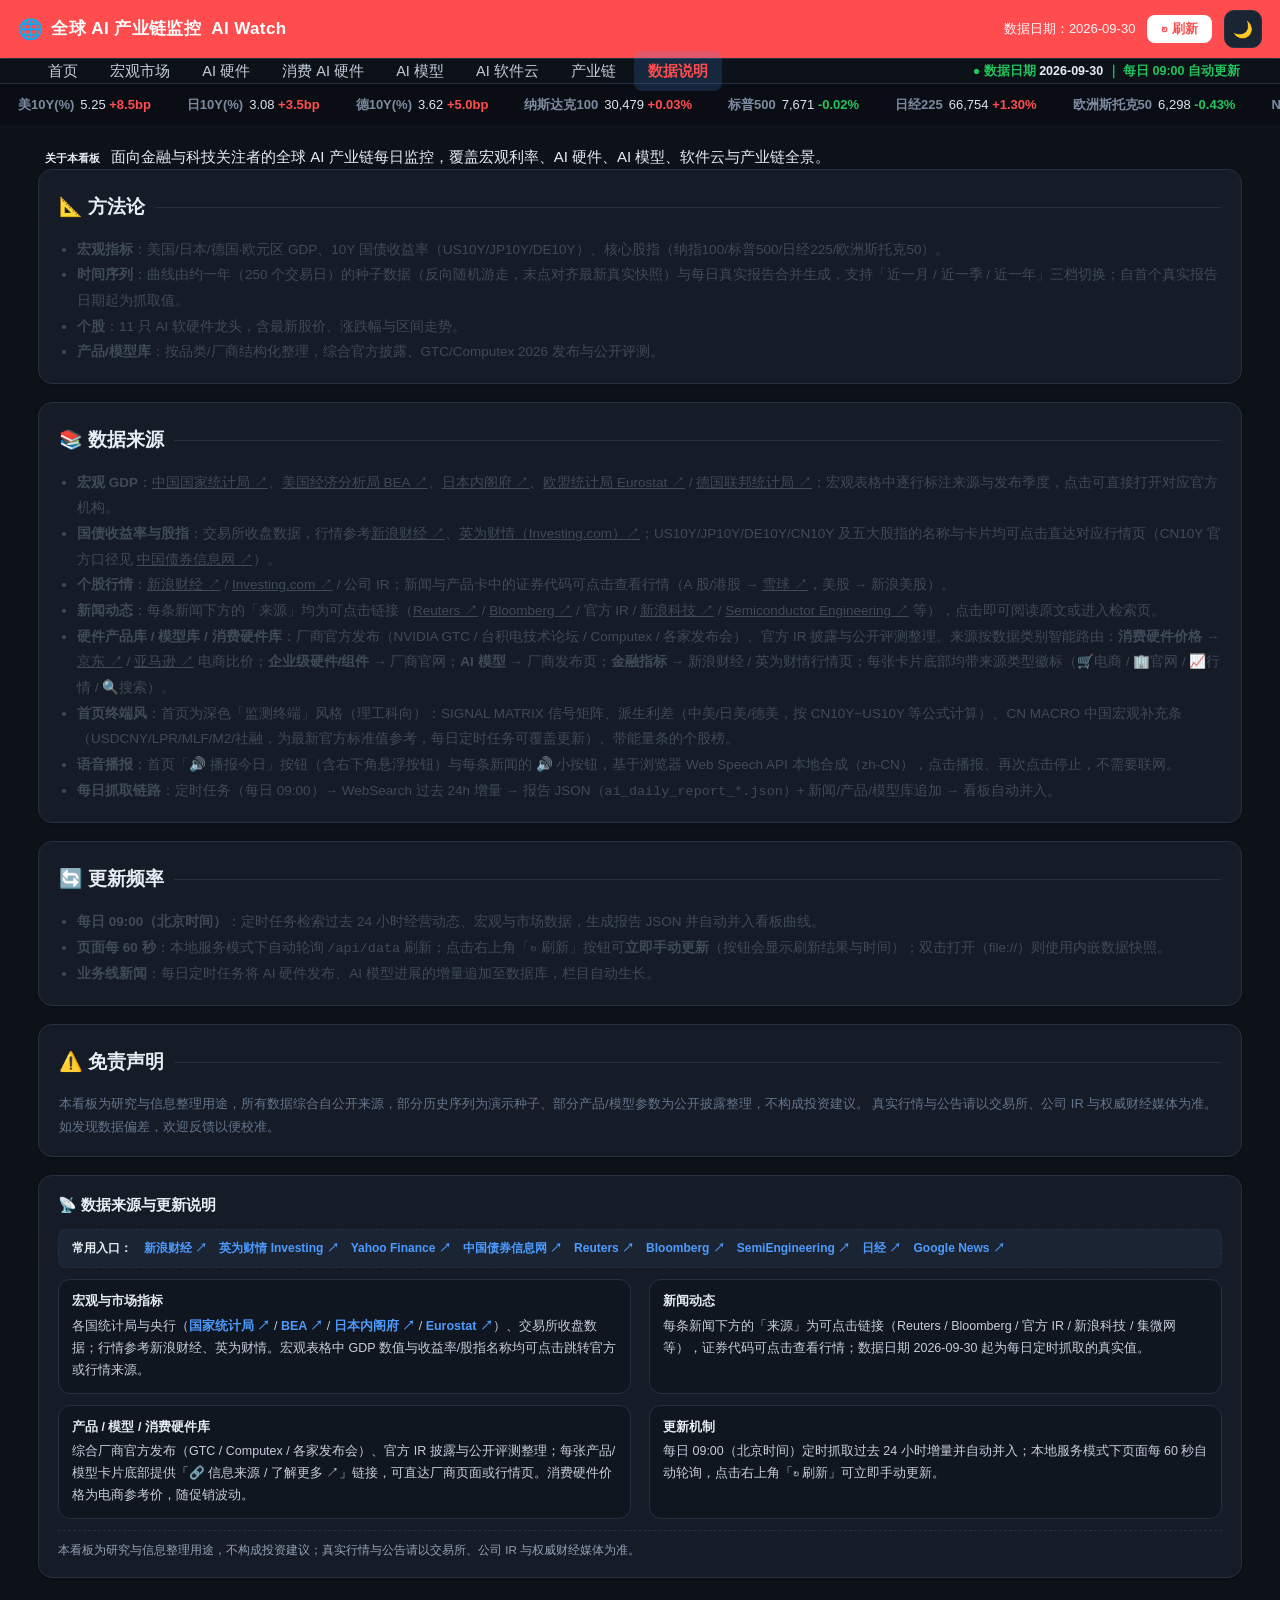
==== commit a6126ede: "feat: 周期切换(月/季/年) + 来源智能路由 + 全站现代化改版" ====
--- a/dashboard/about.html
+++ b/dashboard/about.html
@@ -1,86 +1,97 @@
-<!DOCTYPE html>
-<html lang="zh-CN">
-<head>
-<meta charset="UTF-8">
-<meta name="viewport" content="width=device-width, initial-scale=1.0">
-<title>数据说明 · 全球 AI 产业链监控</title>
-<link rel="stylesheet" href="style.css">
-</head>
-<body data-page="about">
-
-<header class="topbar">
-  <div class="brand">🌐 全球 AI 产业链监控<b>AI Watch</b></div>
-  <div class="meta"><span id="lastUpdated">数据加载中…</span>
-    <button id="refreshBtn">↻ 刷新</button></div>
-</header>
-
-<nav class="navbar">
-  <div class="nav-inner">
-    <a class="nav-item" href="index.html">首页</a>
-    <a class="nav-item" href="macro.html">宏观市场</a>
-    <a class="nav-item" href="hardware.html">AI 硬件</a>
-    <a class="nav-item" href="consumer.html">消费 AI 硬件</a>
-    <a class="nav-item" href="models.html">AI 模型</a>
-    <a class="nav-item" href="software.html">AI 软件云</a>
-    <a class="nav-item" href="chain.html">产业链</a>
-    <a class="nav-item is-active" href="about.html">数据说明</a>
-    <span class="nav-live" id="navLive"></span>
-  </div>
-</nav>
-
-<div class="ticker-wrap"><div class="ticker" id="ticker"></div></div>
-
-<main class="container">
-
-  <div class="summary"><span class="badge">关于本看板</span>
-    <span>面向金融与科技关注者的全球 AI 产业链每日监控，覆盖宏观利率、AI 硬件、AI 模型、软件云与产业链全景。</span></div>
-
-  <div class="block">
-    <div class="sec-ttl"><h2>📐 方法论</h2><span class="ln"></span></div>
-    <ul style="font-size:13.5px;line-height:1.9;color:#3f4a58;margin:0;padding-left:18px;">
-      <li><b>宏观指标</b>：美国/日本/德国·欧元区 GDP、10Y 国债收益率（US10Y/JP10Y/DE10Y）、核心股指（纳指100/标普500/日经225/欧洲斯托克50）。</li>
-      <li><b>时间序列</b>：近一月曲线由种子数据（反向随机游走，末点对齐最新真实快照）与每日真实报告合并生成；自首个真实报告日期起为抓取值。</li>
-      <li><b>个股</b>：11 只 AI 软硬件龙头，含最新股价、涨跌幅与近一月走势。</li>
-      <li><b>产品/模型库</b>：按品类/厂商结构化整理，综合官方披露、GTC/Computex 2026 发布与公开评测。</li>
-    </ul>
-  </div>
-
-  <div class="block">
-    <div class="sec-ttl"><h2>📚 数据来源</h2><span class="ln"></span></div>
-    <ul style="font-size:13.5px;line-height:1.9;color:#3f4a58;margin:0;padding-left:18px;">
-      <li><b>宏观 GDP</b>：<a href="https://www.stats.gov.cn/" target="_blank" rel="noopener">中国国家统计局 ↗</a>、<a href="https://www.bea.gov/" target="_blank" rel="noopener">美国经济分析局 BEA ↗</a>、<a href="https://www.esri.cao.go.jp/index.shtml" target="_blank" rel="noopener">日本内阁府 ↗</a>、<a href="https://ec.europa.eu/eurostat" target="_blank" rel="noopener">欧盟统计局 Eurostat ↗</a> / <a href="https://www.destatis.de/" target="_blank" rel="noopener">德国联邦统计局 ↗</a>；宏观表格中逐行标注来源与发布季度，点击可直接打开对应官方机构。</li>
-      <li><b>国债收益率与股指</b>：交易所收盘数据，行情参考<a href="https://finance.sina.com.cn/" target="_blank" rel="noopener">新浪财经 ↗</a>、<a href="https://cn.investing.com/" target="_blank" rel="noopener">英为财情（Investing.com）↗</a>；US10Y/JP10Y/DE10Y/CN10Y 及五大股指的名称与卡片均可点击直达对应行情页（CN10Y 官方口径见 <a href="https://www.chinabond.com.cn/" target="_blank" rel="noopener">中国债券信息网 ↗</a>）。</li>
-      <li><b>个股行情</b>：<a href="https://finance.sina.com.cn/" target="_blank" rel="noopener">新浪财经 ↗</a> / <a href="https://cn.investing.com/" target="_blank" rel="noopener">Investing.com ↗</a> / 公司 IR；新闻与产品卡中的证券代码可点击查看行情（A 股/港股 → <a href="https://xueqiu.com/" target="_blank" rel="noopener">雪球 ↗</a>，美股 → 新浪美股）。</li>
-      <li><b>新闻动态</b>：每条新闻下方的「来源」均为可点击链接（<a href="https://www.reuters.com/technology/" target="_blank" rel="noopener">Reuters ↗</a> / <a href="https://www.bloomberg.com/technology" target="_blank" rel="noopener">Bloomberg ↗</a> / 官方 IR / <a href="https://finance.sina.com.cn/" target="_blank" rel="noopener">新浪科技 ↗</a> / <a href="https://semiengineering.com/" target="_blank" rel="noopener">Semiconductor Engineering ↗</a> 等），点击即可阅读原文或进入检索页。</li>
-      <li><b>硬件产品库 / 模型库 / 消费硬件库</b>：厂商官方发布（NVIDIA GTC / 台积电技术论坛 / Computex / 各家发布会）、官方 IR 披露与公开评测整理；每张产品/模型卡片底部均有「🔗 信息来源 / 了解更多 ↗」按钮，可直达厂商官网、发布页或行情页。</li>
-      <li><b>首页终端风</b>：首页为深色「监测终端」风格（理工科向）：SIGNAL MATRIX 信号矩阵、派生利差（中美/日美/德美，按 CN10Y−US10Y 等公式计算）、CN MACRO 中国宏观补充条（USDCNY/LPR/MLF/M2/社融，为最新官方标准值参考，每日定时任务可覆盖更新）、带能量条的个股榜。</li>
-      <li><b>语音播报</b>：首页「🔊 播报今日」按钮（含右下角悬浮按钮）与每条新闻的 🔊 小按钮，基于浏览器 Web Speech API 本地合成（zh-CN），点击播报、再次点击停止，不需要联网。</li>
-      <li><b>每日抓取链路</b>：定时任务（每日 09:00）→ WebSearch 过去 24h 增量 → 报告 JSON（<code>ai_daily_report_*.json</code>）+ 新闻/产品/模型库追加 → 看板自动并入。</li>
-    </ul>
-  </div>
-
-  <div class="block">
-    <div class="sec-ttl"><h2>🔄 更新频率</h2><span class="ln"></span></div>
-    <ul style="font-size:13.5px;line-height:1.9;color:#3f4a58;margin:0;padding-left:18px;">
-      <li><b>每日 09:00（北京时间）</b>：定时任务检索过去 24 小时经营动态、宏观与市场数据，生成报告 JSON 并自动并入看板曲线。</li>
-      <li><b>页面每 60 秒</b>：本地服务模式下自动轮询 <code>/api/data</code> 刷新；点击右上角「↻ 刷新」按钮可<b>立即手动更新</b>（按钮会显示刷新结果与时间）；双击打开（file://）则使用内嵌数据快照。</li>
-      <li><b>业务线新闻</b>：每日定时任务将 AI 硬件发布、AI 模型进展的增量追加至数据库，栏目自动生长。</li>
-    </ul>
-  </div>
-
-  <div class="block">
-    <div class="sec-ttl"><h2>⚠️ 免责声明</h2><span class="ln"></span></div>
-    <p style="font-size:13px;line-height:1.8;color:#64748b;margin:0;">
-      本看板为研究与信息整理用途，所有数据综合自公开来源，部分近一月序列为演示种子、部分产品/模型参数为公开披露整理，不构成投资建议。
-      真实行情与公告请以交易所、公司 IR 与权威财经媒体为准。如发现数据偏差，欢迎反馈以便校准。
-    </p>
-  </div>
-
-  <div class="footnote" id="dataNote"></div>
-</main>
-
-<script src="assets/echarts.min.js"></script>
-<script src="data/data.js"></script>
-<script src="app.js"></script>
-</body>
-</html>
+<!DOCTYPE html>
+<html lang="zh-CN" data-theme="dark">
+<head>
+<meta charset="UTF-8">
+<meta property="og:title" content="数据说明 · 全球 AI 产业链监控">
+<meta property="og:type" content="website">
+<meta property="og:description" content="全球 AI 产业链与宏观每日监控看板">
+<meta name="theme-color" content="#0d1219">
+<meta name="viewport" content="width=device-width, initial-scale=1.0">
+<title>数据说明 · 全球 AI 产业链监控</title>
+<meta name="description" content="全球 AI 产业链 &amp; 宏观每日监控：覆盖中国(含中国台湾)/美国/日本/韩国/欧洲的 AI 软硬件龙头、10Y 收益率、股指与 GDP，数据可溯源、可播报。">
+<link rel="icon" href="data:image/svg+xml,<svg xmlns=%22http://www.w3.org/2000/svg%22 viewBox=%220 0 100 100%22><text y=%22.9em%22 font-size=%2290%22>🌐</text></svg>">
+<link rel="stylesheet" href="style.css">
+</head>
+<body data-page="about">
+
+<header class="topbar">
+  <div class="brand"><span class="logo-mark">🌐</span> 全球 AI 产业链监控 <b>AI Watch</b></div>
+  <div class="meta"><span id="lastUpdated">数据加载中…</span>
+    <button id="refreshBtn">↻ 刷新</button>
+    <button class="theme-toggle" id="themeToggle" title="切换深色 / 浅色">🌓</button>
+    <button class="hamburger" id="hamburger" aria-label="菜单">☰</button></div>
+</header>
+
+<nav class="navbar">
+  <div class="nav-inner">
+    <div class="nav-menu" id="navMenu">
+      <a class="nav-item" href="index.html">首页</a>
+      <a class="nav-item" href="macro.html">宏观市场</a>
+      <a class="nav-item" href="hardware.html">AI 硬件</a>
+      <a class="nav-item" href="consumer.html">消费 AI 硬件</a>
+      <a class="nav-item" href="models.html">AI 模型</a>
+      <a class="nav-item" href="software.html">AI 软件云</a>
+      <a class="nav-item" href="chain.html">产业链</a>
+      <a class="nav-item is-active" href="about.html">数据说明</a>
+    </div>
+    <div class="nav-actions">
+      <span class="nav-live" id="navLive"></span>
+    </div>
+  </div>
+</nav>
+<div class="ticker-wrap"><div class="ticker" id="ticker"></div></div>
+
+<main class="container">
+
+  <div class="summary"><span class="badge">关于本看板</span>
+    <span>面向金融与科技关注者的全球 AI 产业链每日监控，覆盖宏观利率、AI 硬件、AI 模型、软件云与产业链全景。</span></div>
+
+  <div class="block">
+    <div class="sec-ttl"><h2>📐 方法论</h2><span class="ln"></span></div>
+    <ul style="font-size:13.5px;line-height:1.9;color:#3f4a58;margin:0;padding-left:18px;">
+      <li><b>宏观指标</b>：美国/日本/德国·欧元区 GDP、10Y 国债收益率（US10Y/JP10Y/DE10Y）、核心股指（纳指100/标普500/日经225/欧洲斯托克50）。</li>
+      <li><b>时间序列</b>：曲线由约一年（250 个交易日）的种子数据（反向随机游走，末点对齐最新真实快照）与每日真实报告合并生成，支持「近一月 / 近一季 / 近一年」三档切换；自首个真实报告日期起为抓取值。</li>
+      <li><b>个股</b>：11 只 AI 软硬件龙头，含最新股价、涨跌幅与区间走势。</li>
+      <li><b>产品/模型库</b>：按品类/厂商结构化整理，综合官方披露、GTC/Computex 2026 发布与公开评测。</li>
+    </ul>
+  </div>
+
+  <div class="block">
+    <div class="sec-ttl"><h2>📚 数据来源</h2><span class="ln"></span></div>
+    <ul style="font-size:13.5px;line-height:1.9;color:#3f4a58;margin:0;padding-left:18px;">
+      <li><b>宏观 GDP</b>：<a href="https://www.stats.gov.cn/" target="_blank" rel="noopener">中国国家统计局 ↗</a>、<a href="https://www.bea.gov/" target="_blank" rel="noopener">美国经济分析局 BEA ↗</a>、<a href="https://www.esri.cao.go.jp/index.shtml" target="_blank" rel="noopener">日本内阁府 ↗</a>、<a href="https://ec.europa.eu/eurostat" target="_blank" rel="noopener">欧盟统计局 Eurostat ↗</a> / <a href="https://www.destatis.de/" target="_blank" rel="noopener">德国联邦统计局 ↗</a>；宏观表格中逐行标注来源与发布季度，点击可直接打开对应官方机构。</li>
+      <li><b>国债收益率与股指</b>：交易所收盘数据，行情参考<a href="https://finance.sina.com.cn/" target="_blank" rel="noopener">新浪财经 ↗</a>、<a href="https://cn.investing.com/" target="_blank" rel="noopener">英为财情（Investing.com）↗</a>；US10Y/JP10Y/DE10Y/CN10Y 及五大股指的名称与卡片均可点击直达对应行情页（CN10Y 官方口径见 <a href="https://www.chinabond.com.cn/" target="_blank" rel="noopener">中国债券信息网 ↗</a>）。</li>
+      <li><b>个股行情</b>：<a href="https://finance.sina.com.cn/" target="_blank" rel="noopener">新浪财经 ↗</a> / <a href="https://cn.investing.com/" target="_blank" rel="noopener">Investing.com ↗</a> / 公司 IR；新闻与产品卡中的证券代码可点击查看行情（A 股/港股 → <a href="https://xueqiu.com/" target="_blank" rel="noopener">雪球 ↗</a>，美股 → 新浪美股）。</li>
+      <li><b>新闻动态</b>：每条新闻下方的「来源」均为可点击链接（<a href="https://www.reuters.com/technology/" target="_blank" rel="noopener">Reuters ↗</a> / <a href="https://www.bloomberg.com/technology" target="_blank" rel="noopener">Bloomberg ↗</a> / 官方 IR / <a href="https://finance.sina.com.cn/" target="_blank" rel="noopener">新浪科技 ↗</a> / <a href="https://semiengineering.com/" target="_blank" rel="noopener">Semiconductor Engineering ↗</a> 等），点击即可阅读原文或进入检索页。</li>
+      <li><b>硬件产品库 / 模型库 / 消费硬件库</b>：厂商官方发布（NVIDIA GTC / 台积电技术论坛 / Computex / 各家发布会）、官方 IR 披露与公开评测整理。来源按数据类别智能路由：<b>消费硬件价格</b> → <a href="https://www.jd.com/" target="_blank" rel="noopener">京东 ↗</a> / <a href="https://www.amazon.com/" target="_blank" rel="noopener">亚马逊 ↗</a> 电商比价；<b>企业级硬件/组件</b> → 厂商官网；<b>AI 模型</b> → 厂商发布页；<b>金融指标</b> → 新浪财经 / 英为财情行情页；每张卡片底部均带来源类型徽标（🛒电商 / 🏢官网 / 📈行情 / 🔍搜索）。</li>
+      <li><b>首页终端风</b>：首页为深色「监测终端」风格（理工科向）：SIGNAL MATRIX 信号矩阵、派生利差（中美/日美/德美，按 CN10Y−US10Y 等公式计算）、CN MACRO 中国宏观补充条（USDCNY/LPR/MLF/M2/社融，为最新官方标准值参考，每日定时任务可覆盖更新）、带能量条的个股榜。</li>
+      <li><b>语音播报</b>：首页「🔊 播报今日」按钮（含右下角悬浮按钮）与每条新闻的 🔊 小按钮，基于浏览器 Web Speech API 本地合成（zh-CN），点击播报、再次点击停止，不需要联网。</li>
+      <li><b>每日抓取链路</b>：定时任务（每日 09:00）→ WebSearch 过去 24h 增量 → 报告 JSON（<code>ai_daily_report_*.json</code>）+ 新闻/产品/模型库追加 → 看板自动并入。</li>
+    </ul>
+  </div>
+
+  <div class="block">
+    <div class="sec-ttl"><h2>🔄 更新频率</h2><span class="ln"></span></div>
+    <ul style="font-size:13.5px;line-height:1.9;color:#3f4a58;margin:0;padding-left:18px;">
+      <li><b>每日 09:00（北京时间）</b>：定时任务检索过去 24 小时经营动态、宏观与市场数据，生成报告 JSON 并自动并入看板曲线。</li>
+      <li><b>页面每 60 秒</b>：本地服务模式下自动轮询 <code>/api/data</code> 刷新；点击右上角「↻ 刷新」按钮可<b>立即手动更新</b>（按钮会显示刷新结果与时间）；双击打开（file://）则使用内嵌数据快照。</li>
+      <li><b>业务线新闻</b>：每日定时任务将 AI 硬件发布、AI 模型进展的增量追加至数据库，栏目自动生长。</li>
+    </ul>
+  </div>
+
+  <div class="block">
+    <div class="sec-ttl"><h2>⚠️ 免责声明</h2><span class="ln"></span></div>
+    <p style="font-size:13px;line-height:1.8;color:#64748b;margin:0;">
+      本看板为研究与信息整理用途，所有数据综合自公开来源，部分历史序列为演示种子、部分产品/模型参数为公开披露整理，不构成投资建议。
+      真实行情与公告请以交易所、公司 IR 与权威财经媒体为准。如发现数据偏差，欢迎反馈以便校准。
+    </p>
+  </div>
+
+  <div class="footnote" id="dataNote"></div>
+</main>
+
+<script src="assets/echarts.min.js"></script>
+<script src="data/data.js"></script>
+<script src="app.js"></script>
+</body>
+</html>
--- a/dashboard/style.css
+++ b/dashboard/style.css
@@ -1,584 +1,588 @@
-:root{
-  --red:#e60012; --green:#0aa05a; --ink:#1f2733; --muted:#6b7785;
-  --line:#e6eaf0; --bg:#f3f5f8; --card:#fff; --blue:#1f6fe0; --chip:#eef4ff;
+/* ============================================================
+   全球 AI 产业链监控 · 现代响应式设计系统（v2）
+   说明：保留全部历史类名，颜色统一收归 CSS 变量，支持深/浅色主题。
+   默认深色（data-theme="dark" 在 <html> 上）；切换为 light 即浅色。
+   ============================================================ */
+
+/* ---------- 主题令牌 ---------- */
+:root,
+[data-theme="light"]{
+  --bg:#f4f6fa; --bg-elev:#ffffff; --bg-soft:#eef2f7; --bg-inset:#f8fafc;
+  --ink:#1f2733; --ink-2:#33404e; --muted:#6b7785; --faint:#8a93a0;
+  --line:#e6eaf0; --line-strong:#d9e0eb;
+  --accent:#e60012; --accent-2:#1f6fe0; --accent-soft:#eef4ff;
+  --green:#0aa05a; --amber:#d97706; --purple:#7c3aed;
+  --red:#e60012; --blue:#1f6fe0; --green-c:#0aa05a;
+  --shadow-sm:0 1px 3px rgba(16,24,40,.06);
+  --shadow:0 4px 16px rgba(16,24,40,.08);
+  --shadow-lg:0 10px 30px rgba(16,24,40,.12);
+  --radius:14px; --radius-sm:10px; --radius-lg:18px;
+  --chip:#eef4ff; --chip-green:#ecfdf5; --chip-purple:#f2ecfe; --chip-amber:#fff4e5;
+  --header-bg:rgba(255,255,255,.82); --header-border:#e6eaf0;
+  --ticker-bg:#1b1f27; --ticker-ink:#e8eaed; --ticker-muted:#9aa3af;
 }
+[data-theme="dark"]{
+  --bg:#0d1219; --bg-elev:#151c27; --bg-soft:#1b2433; --bg-inset:#10161f;
+  --ink:#e6edf3; --ink-2:#c3cedb; --muted:#93a1b5; --faint:#6b7888;
+  --line:#263040; --line-strong:#324054;
+  --accent:#ff4d4f; --accent-2:#4d9bff; --accent-soft:rgba(77,155,255,.16);
+  --green:#22c55e; --amber:#f59e0b; --purple:#a78bfa;
+  --red:#ff4d4f; --blue:#4d9bff; --green-c:#22c55e;
+  --shadow-sm:0 1px 3px rgba(0,0,0,.3);
+  --shadow:0 6px 20px rgba(0,0,0,.4);
+  --shadow-lg:0 14px 40px rgba(0,0,0,.5);
+  --chip:rgba(77,155,255,.16); --chip-green:rgba(34,197,94,.16); --chip-purple:rgba(167,139,250,.18); --chip-amber:rgba(245,158,11,.16);
+  --header-bg:rgba(13,18,25,.78); --header-border:#263040;
+  --ticker-bg:#0a0e14; --ticker-ink:#dbe4ee; --ticker-muted:#7c8aa0;
+}
+/* 兼容历史硬编码引用 */
+.up{color:var(--red);font-weight:700;}
+.down{color:var(--green);font-weight:700;}
+
 *{box-sizing:border-box}
+html{-webkit-text-size-adjust:100%;}
 body{margin:0;background:var(--bg);color:var(--ink);
   font-family:-apple-system,BlinkMacSystemFont,"Segoe UI","PingFang SC","Microsoft YaHei",sans-serif;
-  line-height:1.6;}
-/* 顶栏 */
+  line-height:1.62;font-size:15px;transition:background .25s,color .25s;}
+a{color:inherit;}
+img{max-width:100%;}
+::selection{background:var(--accent);color:#fff;}
+
+/* ---------- 顶部品牌栏 ---------- */
 .topbar{display:flex;justify-content:space-between;align-items:center;
-  background:linear-gradient(90deg,#c2000f,#e60012);color:#fff;padding:10px 18px;}
-.brand{font-size:17px;font-weight:600;letter-spacing:.5px;}
-.brand b{font-weight:800;margin-left:6px;}
+  background:var(--accent);color:#fff;padding:10px 18px;}
+.brand{font-size:17px;font-weight:600;letter-spacing:.4px;display:flex;align-items:center;gap:8px;}
+.brand b{font-weight:800;margin-left:2px;}
+.brand .logo-mark{font-size:20px;}
 .meta{font-size:13px;display:flex;align-items:center;gap:12px;}
-.meta #lastUpdated{opacity:.92;}
-#refreshBtn{background:#fff;color:var(--red);border:none;border-radius:6px;
-  padding:4px 12px;font-size:13px;cursor:pointer;font-weight:600;}
+.meta #lastUpdated{opacity:.95;}
+#refreshBtn{background:#fff;color:var(--accent);border:none;border-radius:8px;
+  padding:5px 14px;font-size:13px;cursor:pointer;font-weight:700;transition:.15s;}
 #refreshBtn:hover{background:#ffe9ea;}
-/* 滚动行情条 */
-.ticker-wrap{background:#1b1f27;overflow:hidden;white-space:nowrap;}
-.ticker{display:inline-block;padding:7px 0;animation:scroll 38s linear infinite;}
+#refreshBtn.refreshing{opacity:.7;cursor:wait;}
+
+/* ---------- 主导航 ---------- */
+.navbar{background:var(--header-bg);border-top:1px solid var(--header-border);
+  box-shadow:0 2px 10px rgba(16,24,40,.06);position:sticky;top:0;z-index:50;
+  -webkit-backdrop-filter:blur(12px);backdrop-filter:blur(12px);}
+.nav-inner{max-width:1240px;margin:0 auto;display:flex;align-items:center;gap:2px;
+  padding:0 14px;}
+.nav-item{color:var(--ink-2);text-decoration:none;font-size:14.5px;padding:12px 14px;
+  border-radius:8px;transition:all .15s;font-weight:500;white-space:nowrap;position:relative;}
+.nav-item:hover{color:var(--accent);background:var(--accent-soft);}
+.nav-item.is-active{color:var(--accent);font-weight:800;background:var(--accent-soft);}
+.nav-live{margin-left:auto;color:var(--green);font-size:12.5px;padding-right:6px;white-space:nowrap;font-weight:600;}
+.nav-live b{color:var(--ink);}
+
+/* 头部操作区（主题切换 / 移动菜单） */
+.nav-actions{margin-left:auto;display:flex;align-items:center;gap:8px;}
+.theme-toggle{background:var(--bg-soft);border:1px solid var(--line);color:var(--ink);
+  width:38px;height:38px;border-radius:10px;cursor:pointer;font-size:16px;display:flex;
+  align-items:center;justify-content:center;transition:.15s;}
+.theme-toggle:hover{border-color:var(--accent);color:var(--accent);}
+.hamburger{display:none;background:var(--bg-soft);border:1px solid var(--line);color:var(--ink);
+  width:38px;height:38px;border-radius:10px;cursor:pointer;font-size:18px;align-items:center;justify-content:center;}
+.hamburger:hover{border-color:var(--accent);color:var(--accent);}
+
+/* ---------- 滚动行情条 ---------- */
+.ticker-wrap{background:var(--ticker-bg);overflow:hidden;white-space:nowrap;border-top:1px solid var(--line);}
+.ticker{display:inline-block;padding:8px 0;animation:scroll 42s linear infinite;}
 .ticker:hover{animation-play-state:paused;}
-.ticker .tk{display:inline-block;margin:0 18px;font-size:13px;color:#e8eaed;}
-.ticker .tk .nm{color:#9aa3af;margin-right:6px;}
-.up{color:#ff5b5b;font-weight:700;}
-.down{color:#26d07c;font-weight:700;}
+.ticker .tk{display:inline-block;margin:0 18px;font-size:13px;color:var(--ticker-ink);}
+.ticker .tk .nm{color:var(--ticker-muted);margin-right:6px;font-weight:600;}
 @keyframes scroll{from{transform:translateX(0)}to{transform:translateX(-50%)}}
-/* 主体 */
-.container{max-width:1180px;margin:0 auto;padding:16px 16px 40px;}
-.summary{background:var(--card);border:1px solid var(--line);border-left:4px solid var(--blue);
-  border-radius:10px;padding:12px 16px;margin-bottom:18px;font-size:14px;}
-.summary .badge{display:inline-block;background:var(--chip);color:var(--blue);font-weight:700;
-  font-size:12px;padding:2px 10px;border-radius:999px;margin-right:10px;}
-.block{background:var(--card);border:1px solid var(--line);border-radius:12px;
-  padding:16px 18px;margin-bottom:18px;box-shadow:0 1px 3px rgba(16,24,40,.04);}
-.block h2{margin:0 0 14px;font-size:18px;}
+
+/* ---------- 主体容器 ---------- */
+.container{max-width:1240px;margin:0 auto;padding:20px 18px 56px;}
+.block{background:var(--bg-elev);border:1px solid var(--line);border-radius:var(--radius);
+  padding:18px 20px;margin-bottom:18px;box-shadow:var(--shadow-sm);}
+.block h2{margin:0 0 14px;font-size:19px;}
 .block h2 small{font-size:12px;color:var(--muted);font-weight:400;margin-left:6px;}
-/* 宏观 */
-.macro-grid{display:grid;grid-template-columns:1fr 1fr;gap:14px;margin-bottom:14px;}
-.panel{border:1px solid var(--line);border-radius:10px;padding:10px 12px;background:#fafbfc;}
-.panel-title{font-size:13px;color:var(--muted);margin-bottom:4px;font-weight:600;}
+
+/* ---------- 通用卡片 / 面板 ---------- */
+.panel{border:1px solid var(--line);border-radius:var(--radius-sm);padding:12px 14px;background:var(--bg-inset);}
+.panel-title{font-size:13px;color:var(--muted);margin-bottom:6px;font-weight:700;}
 .chart{width:100%;}
 .chart-lg{height:240px;}
 .chart-md{height:200px;}
-/* 首页宏观速览：并排迷你图 */
-.macro-mini{display:grid;grid-template-columns:1fr 1fr;gap:14px;margin-top:14px;}
-.mini-box{border:1px solid var(--line);border-radius:10px;padding:10px 12px;background:#fafbfc;}
-.mini-ttl{font-size:12px;color:var(--muted);font-weight:600;margin-bottom:4px;}
+
+/* 表格 */
 .table-wrap{overflow-x:auto;}
-table{width:100%;border-collapse:collapse;font-size:13px;min-width:640px;}
-th,td{padding:8px 10px;border-bottom:1px solid var(--line);text-align:left;}
-th{background:#f1f5f9;color:#334155;font-weight:600;}
+table{width:100%;border-collapse:collapse;font-size:13.5px;min-width:640px;}
+th,td{padding:9px 12px;border-bottom:1px solid var(--line);text-align:left;}
+th{background:var(--bg-soft);color:var(--ink-2);font-weight:700;}
+.table-scroll{overflow-x:auto;border-radius:var(--radius-sm);}
+
 /* 卡片网格 */
 .card-grid{display:grid;grid-template-columns:repeat(auto-fill,minmax(330px,1fr));gap:14px;}
-.stk-card{border:1px solid var(--line);border-radius:12px;padding:12px 14px;background:#fff;}
+.stk-card{border:1px solid var(--line);border-radius:var(--radius);padding:12px 14px;background:var(--bg-elev);}
 .stk-head{display:flex;justify-content:space-between;align-items:baseline;margin-bottom:6px;}
 .stk-name{font-weight:700;font-size:15px;}
-.stk-tk{font-size:11px;color:var(--blue);background:var(--chip);padding:1px 8px;border-radius:999px;margin-left:6px;}
+.stk-tk{font-size:11px;color:var(--accent-2);background:var(--chip);padding:1px 8px;border-radius:999px;margin-left:6px;}
 .stk-price{font-size:18px;font-weight:800;}
 .stk-chart{height:120px;width:100%;}
 .stk-foot{font-size:12px;color:var(--muted);margin-top:4px;}
 .footnote{color:var(--muted);font-size:12px;text-align:center;margin-top:8px;}
 
-/* ============ 导航栏（新浪财经风格） ============ */
-.navbar{background:#c8161d;border-top:1px solid #e2373d;box-shadow:0 2px 6px rgba(16,24,40,.08);
-  position:sticky;top:0;z-index:50;}
-.nav-inner{max-width:1180px;margin:0 auto;display:flex;align-items:center;gap:2px;
-  padding:0 12px;overflow-x:auto;white-space:nowrap;-ms-overflow-style:none;scrollbar-width:none;}
-.nav-inner::-webkit-scrollbar{display:none}
-.nav-item{color:#fff;text-decoration:none;font-size:14px;padding:9px 14px;border-radius:3px;
-  transition:background .15s;font-weight:500;}
-.nav-item:hover{background:rgba(0,0,0,.16)}
-.nav-item.is-active{background:rgba(0,0,0,.24);font-weight:700}
-.nav-live{margin-left:auto;color:#ffe0e2;font-size:12px;padding-right:6px;white-space:nowrap;}
-.nav-live b{color:#fff}
-
-/* 锚点跳转时给固定导航留出空间 */
-section[id],p[id]{scroll-margin-top:56px}
-
-/* ============ 新闻栏目 ============ */
+/* 新闻栏目 */
 .news-toolbar{display:flex;align-items:center;justify-content:space-between;gap:10px;
   flex-wrap:wrap;margin-bottom:12px;padding-bottom:10px;border-bottom:1px dashed var(--line);}
 .news-filters{display:flex;flex-wrap:wrap;gap:6px;}
-.chip{border:1px solid var(--line);background:#f7f9fc;color:#475569;font-size:12px;
-  padding:2px 10px;border-radius:999px;cursor:pointer;transition:all .15s;}
-.chip:hover{border-color:#c3d4ee;color:var(--blue)}
-.chip.on{background:var(--red);border-color:var(--red);color:#fff;font-weight:600;}
+.chip{border:1px solid var(--line);background:var(--bg-soft);color:var(--ink-2);font-size:12px;
+  padding:3px 11px;border-radius:999px;cursor:pointer;transition:all .15s;font-weight:600;}
+.chip:hover{border-color:var(--accent-2);color:var(--accent-2);}
+.chip.on{background:var(--accent);border-color:var(--accent);color:#fff;font-weight:700;}
 .news-count{font-size:12px;color:var(--muted);white-space:nowrap;}
 .news-list{display:grid;grid-template-columns:1fr;gap:0;}
-.news-item{padding:12px 2px 12px 12px;border-bottom:1px solid #f0f2f5;border-left:3px solid transparent;
+.news-item{padding:13px 4px 13px 14px;border-bottom:1px solid var(--line);border-left:3px solid transparent;
   transition:background .15s,border-color .15s;}
-.news-item:hover{background:#fafcff;border-left-color:var(--red);}
-.news-item:last-child{border-bottom:none}
-.news-head{display:flex;align-items:center;gap:8px;flex-wrap:wrap;margin-bottom:4px;}
+.news-item:hover{background:var(--bg-inset);border-left-color:var(--accent);}
+.news-item:last-child{border-bottom:none;}
+.news-head{display:flex;align-items:center;gap:8px;flex-wrap:wrap;margin-bottom:5px;}
 .news-date{font-size:12px;color:var(--muted);font-variant-numeric:tabular-nums;}
-.news-tag{font-size:11px;padding:1px 8px;border-radius:4px;font-weight:600;letter-spacing:.2px;}
-.news-tk{font-size:11px;color:var(--blue);background:var(--chip);padding:1px 7px;border-radius:4px;font-weight:600;}
-.news-org{font-size:11px;color:#64748b;background:#f1f5f9;padding:1px 7px;border-radius:4px;}
-.news-cty{font-size:11px;color:#0f766e;background:#ecfdf5;padding:1px 7px;border-radius:4px;font-weight:600;}
-.news-fresh{font-size:11px;padding:1px 7px;border-radius:4px;background:#fff1f0;color:var(--red);
-  border:1px solid #ffd6d3;font-weight:700;}
+.news-tag{font-size:11px;padding:1px 8px;border-radius:5px;font-weight:700;letter-spacing:.2px;}
+.news-tk{font-size:11px;color:var(--accent-2);background:var(--chip);padding:1px 7px;border-radius:5px;font-weight:700;}
+.news-org{font-size:11px;color:var(--muted);background:var(--bg-soft);padding:1px 7px;border-radius:5px;}
+.news-cty{font-size:11px;color:#0f766e;background:var(--chip-green);padding:1px 7px;border-radius:5px;font-weight:700;}
+.news-fresh{font-size:11px;padding:1px 7px;border-radius:5px;background:#fff1f0;color:var(--accent);
+  border:1px solid #ffd6d3;font-weight:800;}
 
 /* 硬件页：地区筛选条 + 国别徽标 */
 .filter-bar{display:flex;flex-wrap:wrap;align-items:center;gap:8px;margin:14px 0 4px;
-  padding:10px 12px;background:#f6f8fb;border:1px solid var(--line);border-radius:10px;}
-.flt-label{font-size:13px;color:var(--muted);font-weight:600;margin-right:2px;}
-.flt{font-size:12.5px;padding:5px 12px;border:1px solid #d4dbe5;border-radius:999px;background:#fff;
+  padding:11px 14px;background:var(--bg-soft);border:1px solid var(--line);border-radius:var(--radius-sm);}
+.flt-label{font-size:13px;color:var(--muted);font-weight:700;margin-right:2px;}
+.flt{font-size:12.5px;padding:6px 13px;border:1px solid var(--line);border-radius:999px;background:var(--bg-elev);
   color:var(--ink);cursor:pointer;transition:all .15s;font-weight:600;}
-.flt:hover{border-color:var(--blue);color:var(--blue);}
-.flt.active{background:var(--red);border-color:var(--red);color:#fff;}
-.pc-country{font-size:10.5px;color:#0f766e;background:#ecfdf5;border:1px solid #99f6e4;
-  padding:1px 7px;border-radius:999px;font-weight:600;margin-right:6px;}
-.news-title{margin:0;font-size:15px;font-weight:700;line-height:1.45;display:inline;}
+.flt:hover{border-color:var(--accent-2);color:var(--accent-2);}
+.flt.active{background:var(--accent);border-color:var(--accent);color:#fff;}
+.pc-country{font-size:10.5px;color:#0f766e;background:var(--chip-green);border:1px solid #99f6e4;
+  padding:1px 7px;border-radius:999px;font-weight:700;margin-right:6px;}
+.news-title{margin:0;font-size:15.5px;font-weight:700;line-height:1.45;display:inline;}
 .news-head .news-title{flex:1 1 100%;}
-.news-detail{margin:4px 0 6px;font-size:13px;color:#3f4a58;line-height:1.7;}
-.news-src{font-size:11.5px;color:#98a2b3;}
+.news-detail{margin:5px 0 7px;font-size:13.5px;color:var(--ink-2);line-height:1.75;}
+.news-src{font-size:11.5px;color:var(--faint);}
 .news-empty{color:var(--muted);font-size:13px;padding:16px 4px;}
 
-/* 标签配色 */
-.news-tag.t-chip{background:#e8f1ff;color:#1f6fe0}
-.news-tag.t-mem{background:#e6f8f6;color:#0d9488}
-.news-tag.t-pkg{background:#f2ecfe;color:#7c3aed}
-.news-tag.t-eq{background:#fff4e5;color:#c2740a}
+/* 标签配色（保留历史） */
+.news-tag.t-chip{background:var(--chip);color:var(--accent-2)}
+.news-tag.t-mem{background:var(--chip-green);color:#0d9488}
+.news-tag.t-pkg{background:var(--chip-purple);color:var(--purple)}
+.news-tag.t-eq{background:var(--chip-amber);color:#c2740a}
 .news-tag.t-net{background:#e6f6fb;color:#0e7490}
 .news-tag.t-fab{background:#eceefb;color:#4f46e5}
 .news-tag.t-node{background:#ffeef2;color:#be123c}
-.news-tag.t-llm{background:#e8f1ff;color:#1d4ed8}
-.news-tag.t-mm{background:#f2ecfe;color:#7c3aed}
-.news-tag.t-open{background:#e9f9ef;color:#0aa05a}
-.news-tag.t-agent{background:#fff1e6;color:#c2410c}
+.news-tag.t-llm{background:var(--chip);color:#1d4ed8}
+.news-tag.t-mm{background:var(--chip-purple);color:var(--purple)}
+.news-tag.t-open{background:var(--chip-green);color:var(--green)}
+.news-tag.t-agent{background:var(--chip-amber);color:#c2410c}
 .news-tag.t-sec{background:#ffeceb;color:#d92d20}
-.news-tag.t-eco{background:#e6f8f6;color:#0f766e}
+.news-tag.t-eco{background:var(--chip-green);color:#0f766e}
 .news-tag.t-sci{background:#e6f6fb;color:#0369a1}
-.news-tag.t-def{background:#f1f5f9;color:#64748b}
-
-/* ============ 产业链全景卡片 ============ */
+.news-tag.t-def{background:var(--bg-soft);color:var(--muted)}
+
+/* 产业链全景卡片 */
 .chain-grid{display:grid;grid-template-columns:repeat(auto-fill,minmax(210px,1fr));gap:12px;}
-.chain-card{border:1px solid var(--line);border-radius:10px;padding:12px 14px;background:#fafbfc;
+.chain-card{border:1px solid var(--line);border-radius:var(--radius-sm);padding:12px 14px;background:var(--bg-inset);
   text-decoration:none;color:inherit;display:block;transition:all .15s;}
-.chain-card:hover{border-color:#f3b4b8;background:#fff;box-shadow:0 4px 12px rgba(230,0,18,.08);transform:translateY(-1px);}
+.chain-card:hover{border-color:var(--accent);background:var(--bg-elev);box-shadow:var(--shadow);transform:translateY(-2px);}
 .chain-card .cc-t{font-size:14px;font-weight:700;margin-bottom:4px;}
-.chain-card .cc-d{font-size:12px;color:var(--muted);line-height:1.55;}
-.chain-card .cc-n{font-size:11px;color:var(--red);font-weight:700;margin-top:6px;display:inline-block;}
-
-@media(max-width:760px){
-  .macro-grid{grid-template-columns:1fr;}
-  .nav-item{padding:9px 10px;font-size:13px;}
-  .nav-live{display:none}
-}
-
-/* ============ 导航栏（多页站点） ============ */
-.navbar a.nav-item.is-active{background:rgba(0,0,0,.28);font-weight:700}
-
-/* 首页速览 */
+.chain-card .cc-d{font-size:12px;color:var(--muted);line-height:1.6;}
+.chain-card .cc-n{font-size:11px;color:var(--accent);font-weight:700;margin-top:6px;display:inline-block;}
+
+/* 首页速览 KPI */
 .kpi-row{display:grid;grid-template-columns:repeat(auto-fill,minmax(150px,1fr));gap:12px;margin-bottom:16px;}
-.kpi{background:var(--card);border:1px solid var(--line);border-radius:12px;padding:12px 14px;text-align:center;
-  box-shadow:0 1px 3px rgba(16,24,40,.04);}
-.kpi-nm{font-size:12px;color:var(--muted);margin-bottom:4px;font-weight:600;}
-.kpi-v{font-size:22px;font-weight:800;letter-spacing:.5px;}
+.kpi{background:var(--bg-elev);border:1px solid var(--line);border-radius:var(--radius-sm);padding:13px 15px;text-align:center;
+  box-shadow:var(--shadow-sm);transition:transform .15s,box-shadow .15s,border-color .15s;}
+.kpi:hover{transform:translateY(-2px);box-shadow:var(--shadow);border-color:var(--accent-2);}
+.kpi-nm{font-size:12px;color:var(--muted);margin-bottom:4px;font-weight:700;}
+.kpi-v{font-size:22px;font-weight:800;letter-spacing:.5px;color:var(--ink);}
 .kpi-c{font-size:13px;font-weight:700;margin-top:2px;}
 
 .mover-row{display:flex;flex-wrap:wrap;gap:8px;margin-bottom:18px;}
-.mover{display:flex;align-items:center;gap:8px;background:var(--card);border:1px solid var(--line);
-  border-radius:999px;padding:4px 14px;font-size:13px;font-weight:600;}
+.mover{display:flex;align-items:center;gap:8px;background:var(--bg-elev);border:1px solid var(--line);
+  border-radius:999px;padding:5px 15px;font-size:13px;font-weight:600;}
 .mover .m-tk{color:var(--ink);}
 .mover .m-chg{font-weight:800;}
 
 /* 栏目入口卡片 */
 .col-grid{display:grid;grid-template-columns:repeat(auto-fill,minmax(220px,1fr));gap:14px;}
-.col-card{display:block;text-decoration:none;color:inherit;background:var(--card);border:1px solid var(--line);
-  border-radius:12px;padding:16px;transition:all .15s;box-shadow:0 1px 3px rgba(16,24,40,.04);}
-.col-card:hover{border-color:#f3b4b8;box-shadow:0 6px 16px rgba(230,0,18,.1);transform:translateY(-2px);}
+.col-card{display:block;text-decoration:none;color:inherit;background:var(--bg-elev);border:1px solid var(--line);
+  border-radius:var(--radius);padding:16px;transition:all .15s;box-shadow:var(--shadow-sm);}
+.col-card:hover{border-color:var(--accent);box-shadow:var(--shadow);transform:translateY(-3px);}
 .col-card .cc-ico{font-size:26px;}
 .col-card .cc-t{font-size:16px;font-weight:700;margin:6px 0 4px;}
-.col-card .cc-d{font-size:12.5px;color:var(--muted);line-height:1.55;}
-.col-card .cc-n{font-size:12px;color:var(--red);font-weight:700;margin-top:8px;display:inline-block;}
-
-/* 双栏新闻（首页亮点） */
+.col-card .cc-d{font-size:12.5px;color:var(--muted);line-height:1.6;}
+.col-card .cc-n{font-size:12px;color:var(--accent);font-weight:700;margin-top:8px;display:inline-block;}
+
+/* 双栏新闻 */
 .news-half{display:grid;grid-template-columns:1fr 1fr;gap:16px;}
-@media(max-width:760px){.news-half{grid-template-columns:1fr;}}
 
 /* 区块标题带线 */
 .sec-ttl{display:flex;align-items:center;gap:10px;margin:4px 0 14px;}
-.sec-ttl h2{margin:0;font-size:18px;}
+.sec-ttl h2{margin:0;font-size:19px;}
 .sec-ttl .ln{flex:1;height:1px;background:var(--line);}
 
-/* ============ 硬件产品卡片 ============ */
-.cat-block{border-top:2px solid var(--red);margin-bottom:26px;padding-top:10px;}
+/* 周期切换器（近一月/近一季/近一年） */
+.period-switch{display:inline-flex;align-items:center;gap:3px;background:var(--bg-inset,var(--bg-soft));
+  border:1px solid var(--line);border-radius:999px;padding:2px;}
+.period-switch .pd-btn{border:none;background:transparent;color:var(--muted);font-size:11.5px;font-weight:700;
+  padding:3px 11px;border-radius:999px;cursor:pointer;line-height:1.4;transition:color .15s,background .15s;}
+.period-switch .pd-btn:hover{color:var(--ink);}
+.period-switch .pd-btn.active{background:var(--accent);color:#fff;}
+.sec-ttl .period-switch{margin-left:auto;}
+.hx-sec-ttl .period-switch{margin-left:auto;font-size:12px;}
+
+/* 硬件产品卡片 */
+.cat-block{border-top:3px solid var(--accent);margin-bottom:26px;padding-top:12px;}
 .cat-head{display:flex;align-items:baseline;gap:10px;}
-.cat-head h3{margin:0;font-size:17px;}
-.cat-n{font-size:12px;color:var(--muted);background:#f1f5f9;padding:1px 9px;border-radius:999px;}
-.cat-desc{font-size:13px;color:var(--muted);margin:6px 0 14px;line-height:1.6;}
+.cat-head h3{margin:0;font-size:18px;}
+.cat-n{font-size:12px;color:var(--muted);background:var(--bg-soft);padding:1px 9px;border-radius:999px;}
+.cat-desc{font-size:13px;color:var(--muted);margin:6px 0 14px;line-height:1.7;}
 
 .prod-grid{display:grid;grid-template-columns:repeat(auto-fill,minmax(340px,1fr));gap:14px;}
-.prod-card{border:1px solid var(--line);border-radius:12px;background:var(--card);overflow:hidden;
-  box-shadow:0 1px 3px rgba(16,24,40,.04);display:flex;flex-direction:column;}
-.pc-head{display:flex;justify-content:space-between;align-items:flex-start;padding:12px 14px;
-  background:linear-gradient(180deg,#fbfcfe,#f4f7fb);border-bottom:1px solid var(--line);}
-.pc-vendor{font-size:11.5px;color:var(--blue);font-weight:700;}
+.prod-card{border:1px solid var(--line);border-radius:var(--radius);background:var(--bg-elev);overflow:hidden;
+  box-shadow:var(--shadow-sm);display:flex;flex-direction:column;transition:transform .15s,box-shadow .15s,border-color .15s;}
+.prod-card:hover{transform:translateY(-3px);box-shadow:var(--shadow);border-color:var(--accent-2);}
+.pc-head{display:flex;justify-content:space-between;align-items:flex-start;padding:13px 15px;
+  background:var(--bg-inset);border-bottom:1px solid var(--line);}
+.pc-vendor{font-size:11.5px;color:var(--accent-2);font-weight:700;}
 .pc-name{margin:2px 0 0;font-size:15px;font-weight:800;}
 .pc-meta{text-align:right;display:flex;flex-direction:column;align-items:flex-end;gap:4px;}
-.pc-status{font-size:11px;color:#b45309;background:#fff7ed;padding:1px 8px;border-radius:999px;font-weight:600;}
-.pc-tk{font-size:11px;color:var(--blue);background:var(--chip);padding:1px 7px;border-radius:4px;font-weight:700;}
-.pc-body{padding:10px 14px 14px;flex:1;}
+.pc-status{font-size:11px;color:#b45309;background:var(--chip-amber);padding:1px 8px;border-radius:999px;font-weight:600;}
+.pc-tk{font-size:11px;color:var(--accent-2);background:var(--chip);padding:1px 7px;border-radius:5px;font-weight:700;}
+.pc-body{padding:11px 15px 15px;flex:1;}
 table.spec{width:100%;border-collapse:collapse;font-size:12.5px;min-width:0;}
-table.spec td{border:1px solid #eef1f5;padding:5px 8px;}
-table.spec .sp-k{background:#f7f9fc;color:var(--muted);width:38%;font-weight:600;}
+table.spec td{border:1px solid var(--line);padding:6px 9px;}
+table.spec .sp-k{background:var(--bg-soft);color:var(--muted);width:38%;font-weight:600;}
 table.spec .sp-v{color:var(--ink);}
-.pc-hl-title{font-size:12px;font-weight:700;color:var(--ink);margin:10px 0 4px;}
-ul.pc-hl{margin:0;padding-left:18px;font-size:12.5px;color:#3f4a58;line-height:1.7;}
-.pc-pos{font-size:12.5px;color:#475569;background:#f7fafc;border-radius:8px;padding:8px 10px;margin-top:10px;line-height:1.6;}
-
-/* ============ 模型卡片 ============ */
+.pc-hl-title{font-size:12px;font-weight:700;color:var(--ink);margin:11px 0 5px;}
+ul.pc-hl{margin:0;padding-left:18px;font-size:12.5px;color:var(--ink-2);line-height:1.75;}
+.pc-pos{font-size:12.5px;color:var(--ink-2);background:var(--bg-inset);border-radius:8px;padding:9px 11px;margin-top:11px;line-height:1.65;}
+
+/* 模型卡片 */
 .model-grid{display:grid;grid-template-columns:repeat(auto-fill,minmax(330px,1fr));gap:14px;}
-.model-card{border:1px solid var(--line);border-radius:12px;background:var(--card);padding:14px 16px;
-  box-shadow:0 1px 3px rgba(16,24,40,.04);display:flex;flex-direction:column;}
+.model-card{border:1px solid var(--line);border-radius:var(--radius);background:var(--bg-elev);padding:15px 17px;
+  box-shadow:var(--shadow-sm);display:flex;flex-direction:column;transition:transform .15s,box-shadow .15s,border-color .15s;}
+.model-card:hover{transform:translateY(-3px);box-shadow:var(--shadow);border-color:var(--accent-2);}
 .mc-head{display:flex;justify-content:space-between;align-items:flex-start;gap:8px;}
-.mc-vendor{font-size:11.5px;color:var(--blue);font-weight:700;}
+.mc-vendor{font-size:11.5px;color:var(--accent-2);font-weight:700;}
 .mc-name{margin:2px 0 0;font-size:15px;font-weight:800;}
 .mc-badges{display:flex;gap:5px;flex-shrink:0;}
 .badge{font-size:10.5px;padding:2px 7px;border-radius:999px;font-weight:700;white-space:nowrap;}
-.badge.open{background:#e9f9ef;color:#0aa05a;}
+.badge.open{background:var(--chip-green);color:var(--green);}
 .badge.close{background:#fdeceb;color:#d92d20;}
-.badge.type{background:#eef2ff;color:#4338ca;}
-.mc-spec{display:grid;grid-template-columns:1fr 1fr;gap:6px 12px;margin:10px 0;font-size:12px;}
+.badge.type{background:var(--chip);color:var(--accent-2);}
+.mc-spec{display:grid;grid-template-columns:1fr 1fr;gap:6px 12px;margin:11px 0;font-size:12px;}
 .mc-spec div{display:flex;flex-direction:column;}
 .mc-spec span{font-size:10.5px;color:var(--muted);}
 .mc-spec div{color:var(--ink);font-weight:600;}
-ul.mc-hl{margin:0 0 8px;padding-left:18px;font-size:12.5px;color:#3f4a58;line-height:1.7;}
-.mc-bench{font-size:12px;color:#475569;background:#f7fafc;border-radius:8px;padding:8px 10px;line-height:1.6;}
-.mc-date{font-size:11.5px;color:var(--muted);margin-top:8px;}
-
-/* ============ 软件公司卡片 ============ */
+ul.mc-hl{margin:0 0 9px;padding-left:18px;font-size:12.5px;color:var(--ink-2);line-height:1.75;}
+.mc-bench{font-size:12px;color:var(--ink-2);background:var(--bg-inset);border-radius:8px;padding:9px 11px;line-height:1.65;}
+.mc-date{font-size:11.5px;color:var(--muted);margin-top:9px;}
+
+/* 软件公司卡片 */
 .sw-grid{display:grid;grid-template-columns:repeat(auto-fill,minmax(360px,1fr));gap:14px;}
-.sw-card{border:1px solid var(--line);border-radius:12px;background:var(--card);padding:14px 16px;
-  box-shadow:0 1px 3px rgba(16,24,40,.04);}
+.sw-card{border:1px solid var(--line);border-radius:var(--radius);background:var(--bg-elev);padding:15px 17px;
+  box-shadow:var(--shadow-sm);}
 .sw-head{display:flex;align-items:center;gap:10px;margin-bottom:4px;}
-.sw-tk{font-size:12px;color:var(--blue);background:var(--chip);padding:2px 9px;border-radius:6px;font-weight:800;}
+.sw-tk{font-size:12px;color:var(--accent-2);background:var(--chip);padding:2px 9px;border-radius:6px;font-weight:800;}
 .sw-name{margin:0;font-size:17px;font-weight:800;}
-.sw-role{font-size:12.5px;color:var(--blue);font-weight:600;margin-bottom:8px;}
-.sw-strategy{font-size:13px;color:#3f4a58;line-height:1.7;margin-bottom:10px;}
-.sw-block{margin-bottom:10px;}
+.sw-role{font-size:12.5px;color:var(--accent-2);font-weight:600;margin-bottom:9px;}
+.sw-strategy{font-size:13px;color:var(--ink-2);line-height:1.75;margin-bottom:11px;}
+.sw-block{margin-bottom:11px;}
 .sw-bt{font-size:12px;font-weight:700;color:var(--ink);margin-bottom:4px;}
-.sw-block ul{margin:0;padding-left:18px;font-size:12.5px;color:#3f4a58;line-height:1.7;}
-.sw-capex{font-size:12.5px;color:#475569;background:#f7fafc;border-radius:8px;padding:8px 10px;line-height:1.6;}
-
-/* ============ 产业链流程 ============ */
+.sw-block ul{margin:0;padding-left:18px;font-size:12.5px;color:var(--ink-2);line-height:1.75;}
+.sw-capex{font-size:12.5px;color:var(--ink-2);background:var(--bg-inset);border-radius:8px;padding:9px 11px;line-height:1.65;}
+
+/* 产业链流程 */
 .chain-flow{display:flex;flex-wrap:wrap;align-items:stretch;gap:0;}
-.chain-node{flex:1 1 200px;min-width:180px;border:1px solid var(--line);border-radius:12px;padding:14px 16px;
-  background:var(--card);position:relative;margin:6px;}
+.chain-node{flex:1 1 200px;min-width:180px;border:1px solid var(--line);border-radius:var(--radius-sm);padding:14px 16px;
+  background:var(--bg-elev);position:relative;margin:6px;}
 .cn-icon{font-size:24px;}
 .cn-name{font-size:15px;font-weight:800;margin:6px 0 4px;}
-.cn-desc{font-size:12px;color:var(--muted);line-height:1.6;}
-.cn-players{margin-top:8px;display:flex;flex-wrap:wrap;gap:5px;}
-.cn-p{font-size:11px;font-weight:700;color:var(--blue);background:var(--chip);padding:1px 8px;border-radius:999px;}
-.cn-arrow{display:flex;align-items:center;justify-content:center;color:var(--red);font-size:20px;font-weight:800;
+.cn-desc{font-size:12px;color:var(--muted);line-height:1.65;}
+.cn-players{margin-top:9px;display:flex;flex-wrap:wrap;gap:5px;}
+.cn-p{font-size:11px;font-weight:700;color:var(--accent-2);background:var(--chip);padding:1px 8px;border-radius:999px;}
+.cn-arrow{display:flex;align-items:center;justify-content:center;color:var(--accent);font-size:20px;font-weight:800;
   padding:0 4px;align-self:center;}
 @media(max-width:760px){.cn-arrow{transform:rotate(90deg);}}
 
-/* ============ 时间线 ============ */
+/* 时间线 */
 .timeline{position:relative;padding-left:18px;border-left:2px solid var(--line);margin-left:6px;}
 .tl-item{position:relative;padding:8px 0 8px 6px;}
 .tl-dot{position:absolute;left:-26px;top:14px;width:12px;height:12px;border-radius:50%;
-  background:var(--red);border:2px solid #fff;box-shadow:0 0 0 2px #ffd6da;}
+  background:var(--accent);border:2px solid var(--bg-elev);box-shadow:0 0 0 2px var(--line);}
 .tl-body{display:flex;flex-direction:column;}
 .tl-date{font-size:11.5px;color:var(--muted);font-variant-numeric:tabular-nums;}
 .tl-body b{font-size:14px;margin-top:1px;}
 .tl-sub{font-size:12px;color:var(--muted);}
 
-/* 对比表横向滚动 */
-.table-scroll{overflow-x:auto;}
-.mini{font-size:12px;font-weight:700;}
-
-/* ============ 主页改版：Hero + 分组 KPI + 双栏 ============ */
-.hero{display:flex;gap:18px;align-items:stretch;margin-bottom:18px;
-  background:linear-gradient(135deg,#1d2735 0%,#2a3a52 55%,#3b2a4a 100%);
-  border-radius:16px;padding:22px 24px;color:#fff;
-  box-shadow:0 6px 20px rgba(20,30,50,.25);position:relative;overflow:hidden;}
-.hero::after{content:'';position:absolute;right:-60px;top:-60px;width:220px;height:220px;border-radius:50%;
-  background:radial-gradient(circle,rgba(230,0,18,.35),transparent 70%);}
-.hero-left{flex:1.6;min-width:0;position:relative;z-index:1;}
-.hero-kicker{font-size:11px;letter-spacing:1.5px;color:#8fa3c0;font-weight:700;margin-bottom:6px;}
-.hero-title{margin:0 0 8px;font-size:20px;font-weight:800;letter-spacing:.5px;}
-.hero-summary{margin:0;font-size:13.5px;line-height:1.8;color:#d7deea;max-height:120px;overflow:auto;}
-.hero-chips{margin-top:12px;display:flex;gap:8px;flex-wrap:wrap;}
-.hchip{font-size:11.5px;font-weight:700;padding:3px 12px;border-radius:999px;}
-.hc-red{background:rgba(230,0,18,.25);color:#ff9aa2;border:1px solid rgba(230,0,18,.45);}
-.hc-blue{background:rgba(56,132,255,.22);color:#9cc2ff;border:1px solid rgba(56,132,255,.45);}
-.hc-teal{background:rgba(20,184,166,.22);color:#7ce0d5;border:1px solid rgba(20,184,166,.45);}
-.hero-right{flex:1;display:grid;grid-template-columns:1fr 1fr;gap:10px;align-content:center;position:relative;z-index:1;}
-.hero-stat{background:rgba(255,255,255,.07);border:1px solid rgba(255,255,255,.12);border-radius:12px;
-  padding:10px 12px;backdrop-filter:blur(4px);}
-.hs-nm{font-size:11px;color:#a8b6cc;font-weight:600;}
-.hs-v{font-size:19px;font-weight:800;margin-top:2px;font-variant-numeric:tabular-nums;}
-.hs-c{font-size:12px;font-weight:700;}
-@media(max-width:860px){.hero{flex-direction:column;}.hero-summary{max-height:none;}}
-
-/* 区块标题小圆点 */
-.st-dot{display:inline-block;width:9px;height:9px;border-radius:50%;margin-right:8px;vertical-align:2px;}
-.d-red{background:var(--red);box-shadow:0 0 0 3px #fdd9dc;}
-.d-blue{background:var(--blue);box-shadow:0 0 0 3px #d9e7fb;}
-.d-teal{background:#0d9488;box-shadow:0 0 0 3px #ccf1ed;}
-.d-amber{background:#d97706;box-shadow:0 0 0 3px #fdeccc;}
-.st-sub{font-size:11.5px;color:var(--muted);}
-
-/* KPI 分组 */
-.kpi-group{margin-bottom:6px;}
-.kg-label{font-size:12.5px;color:var(--muted);font-weight:700;margin:8px 0 8px;}
-.kpi{border-top:3px solid var(--line);position:relative;}
-.kpi:has(.up){border-top-color:#f3b0b3;}
-.kpi:has(.down){border-top-color:#9fdfc0;}
-
-/* 双栏 */
-.two-col{display:grid;grid-template-columns:1fr 1fr;gap:18px;align-items:start;}
-@media(max-width:860px){.two-col{grid-template-columns:1fr;}}
-
 /* 消费档位卡 */
 .band-grid{display:grid;grid-template-columns:repeat(auto-fill,minmax(230px,1fr));gap:12px;}
-.band-card{display:block;text-decoration:none;color:inherit;background:#fff;border:1px solid var(--line);
-  border-radius:12px;padding:14px 16px;transition:all .15s;box-shadow:0 1px 3px rgba(16,24,40,.04);}
-a.band-card:hover{border-color:#f3b4b8;box-shadow:0 6px 16px rgba(230,0,18,.1);transform:translateY(-2px);}
+.band-card{display:block;text-decoration:none;color:inherit;background:var(--bg-elev);border:1px solid var(--line);
+  border-radius:var(--radius);padding:14px 16px;transition:all .15s;box-shadow:var(--shadow-sm);}
+a.band-card:hover{border-color:var(--accent);box-shadow:var(--shadow);transform:translateY(-3px);}
 .bc-name{font-size:14px;font-weight:800;display:flex;align-items:center;gap:6px;}
-.bc-name::before{content:'';width:8px;height:8px;border-radius:50%;background:var(--amber,#d97706);}
-.bc-range{font-size:17px;font-weight:800;color:var(--red);margin:4px 0;font-variant-numeric:tabular-nums;}
-.bc-do{font-size:12.5px;color:#3f4a58;line-height:1.65;}
+.bc-name::before{content:'';width:8px;height:8px;border-radius:50%;background:var(--amber);}
+.bc-range{font-size:17px;font-weight:800;color:var(--accent);margin:5px 0;font-variant-numeric:tabular-nums;}
+.bc-do{font-size:12.5px;color:var(--ink-2);line-height:1.65;}
 .bc-note{font-size:12px;color:var(--muted);margin-top:6px;line-height:1.6;}
 .bc-foot{display:flex;justify-content:space-between;align-items:center;margin-top:10px;font-size:12px;}
 .bc-n{color:var(--muted);font-weight:700;}
-.bc-go{color:var(--red);font-weight:800;}
-.cons-lede{font-size:13px;color:#3f4a58;margin:0 0 12px;line-height:1.7;}
-.cons-teaser{border-top:3px solid #d97706;}
+.bc-go{color:var(--accent);font-weight:800;}
+.cons-lede{font-size:13px;color:var(--ink-2);margin:0 0 12px;line-height:1.75;}
 
 /* 消费产品卡增强 */
-.cons-card .pc-head{background:linear-gradient(180deg,#fffdf6,#fdf6e7);}
+.cons-card .pc-head{background:var(--bg-inset);}
 .cons-price-row{display:flex;justify-content:space-between;align-items:center;gap:10px;
-  padding:10px 14px;border-bottom:1px solid #f1ead6;background:#fffcf2;}
-.cons-price{font-size:18px;font-weight:800;color:var(--red);font-variant-numeric:tabular-nums;}
-.cons-npu{font-size:11.5px;color:#92400e;background:#fef3c7;border:1px solid #fde68a;
+  padding:11px 15px;border-bottom:1px solid var(--line);background:var(--bg-inset);}
+.cons-price{font-size:18px;font-weight:800;color:var(--accent);font-variant-numeric:tabular-nums;}
+.cons-npu{font-size:11.5px;color:#92400e;background:var(--chip-amber);border:1px solid #fde68a;
   padding:2px 9px;border-radius:999px;font-weight:700;text-align:right;}
-.cons-value{font-size:12.5px;color:#475569;background:#f7fafc;border-radius:8px;padding:9px 11px;
-  margin-top:10px;line-height:1.7;}
-.pc-status.st-soon{color:#6d28d9;background:#f5f3ff;}
-.col-hot{border-color:#f0c9cb;background:linear-gradient(180deg,#fffafa,#fff5f5);}
-.hot-tag{font-size:10px;background:var(--red);color:#fff;border-radius:4px;padding:1px 6px;
+.cons-value{font-size:12.5px;color:var(--ink-2);background:var(--bg-inset);border-radius:8px;padding:10px 12px;
+  margin-top:11px;line-height:1.7;}
+.pc-status.st-soon{color:var(--purple);background:var(--chip-purple);}
+.col-hot{border-color:var(--accent);background:linear-gradient(180deg,var(--bg-elev),var(--bg-inset));}
+.hot-tag{font-size:10px;background:var(--accent);color:#fff;border-radius:4px;padding:1px 6px;
   vertical-align:3px;font-weight:800;margin-left:4px;}
 
-@media(max-width:760px){
-  .hero-right{grid-template-columns:1fr 1fr;}
-}
-
-/* ============ 全站页脚：数据来源 ============ */
-.site-footer{margin-top:10px;background:var(--card);border:1px solid var(--line);border-radius:12px;
-  padding:16px 18px;box-shadow:0 1px 3px rgba(16,24,40,.04);}
-.sf-ttl{font-size:15px;font-weight:800;margin-bottom:10px;color:var(--ink);}
-.sf-grid{display:grid;grid-template-columns:1fr 1fr;gap:10px 18px;}
-@media(max-width:760px){.sf-grid{grid-template-columns:1fr;}}
-.sf-item{background:#f8fafc;border:1px solid var(--line);border-radius:10px;padding:10px 12px;
-  font-size:12.5px;color:#3f4a58;line-height:1.7;display:flex;flex-direction:column;gap:3px;}
-.sf-item b{font-size:12.5px;color:var(--ink);}
-.sf-disclaim{font-size:11.5px;color:var(--muted);margin-top:10px;line-height:1.7;
-  border-top:1px dashed var(--line);padding-top:8px;}
-#refreshBtn.refreshing{opacity:.7;cursor:wait;}
-.src-note{font-size:12px;color:var(--muted);background:#f8fafc;border-left:3px solid var(--blue);
-  padding:8px 12px;border-radius:0 8px 8px 0;margin-top:10px;line-height:1.7;}
-
-
-
-@media(max-width:760px){
-  .macro-mini{grid-template-columns:1fr;}
-}
-
-
-
-/* ============ 信息来源超链接 ============ */
-/* KPI / Hero 卡片整体可点击 */
+/* ---------- 信息来源超链接 ---------- */
 a.kpi,a.hero-stat{display:block;color:inherit;text-decoration:none;cursor:pointer;
   transition:transform .15s ease,box-shadow .15s ease,border-color .15s ease;}
-a.kpi:hover,a.hero-stat:hover{transform:translateY(-2px);border-color:var(--blue);
-  box-shadow:0 4px 14px rgba(31,111,224,.14);}
-.kpi-src{font-size:10.5px;color:var(--blue);margin-top:3px;font-weight:600;opacity:.85;}
-.hs-src{color:#ffd76e;opacity:.9;}
-/* 新闻/表格/产品内的小链接 */
-a.src-link{color:var(--blue);text-decoration:none;font-weight:600;cursor:pointer;}
+a.kpi:hover,a.hero-stat:hover{transform:translateY(-2px);border-color:var(--accent-2);
+  box-shadow:var(--shadow);}
+.kpi-src{font-size:10.5px;color:var(--accent-2);margin-top:3px;font-weight:600;opacity:.9;}
+.hs-src{color:var(--amber);opacity:.95;}
+a.src-link{color:var(--accent-2);text-decoration:none;font-weight:600;cursor:pointer;}
 a.src-link:hover{text-decoration:underline;}
-a.row-link b{color:var(--blue);}
-a.news-tk{color:var(--blue);background:var(--chip);padding:1px 7px;border-radius:4px;
-  font-weight:600;font-size:11px;text-decoration:none;cursor:pointer;}
-a.news-tk:hover{background:#dbe8ff;text-decoration:none;}
-a.pc-tk{color:var(--blue);background:var(--chip);padding:1px 7px;border-radius:4px;
+a.row-link b{color:var(--accent-2);}
+a.news-tk{color:var(--accent-2);background:var(--chip);padding:1px 7px;border-radius:5px;
   font-weight:700;font-size:11px;text-decoration:none;cursor:pointer;}
-a.pc-tk:hover{background:#dbe8ff;}
-a.sw-tk{color:var(--blue);background:var(--chip);padding:2px 8px;border-radius:4px;
+a.news-tk:hover{background:var(--accent-soft);}
+a.pc-tk{color:var(--accent-2);background:var(--chip);padding:1px 7px;border-radius:5px;
+  font-weight:700;font-size:11px;text-decoration:none;cursor:pointer;}
+a.pc-tk:hover{background:var(--accent-soft);}
+a.sw-tk{color:var(--accent-2);background:var(--chip);padding:2px 8px;border-radius:5px;
   font-weight:700;font-size:12px;text-decoration:none;cursor:pointer;}
-a.sw-tk:hover{background:#dbe8ff;}
-/* 产品/模型卡「了解更多」链接 */
-a.pc-more{display:inline-block;margin-top:10px;font-size:12px;color:var(--blue);
+a.sw-tk:hover{background:var(--accent-soft);}
+a.pc-more{display:inline-block;margin-top:11px;font-size:12px;color:var(--accent-2);
   text-decoration:none;font-weight:700;background:var(--chip);border:1px solid transparent;
-  border-radius:6px;padding:4px 10px;transition:background .15s ease,border-color .15s ease;}
-a.pc-more:hover{background:#dbe8ff;border-color:var(--blue);}
+  border-radius:7px;padding:5px 11px;transition:background .15s ease,border-color .15s ease;}
+a.pc-more:hover{background:var(--accent-soft);border-color:var(--accent-2);}
 .mc-foot{display:flex;justify-content:space-between;align-items:center;gap:8px;flex-wrap:wrap;}
 a.mc-more{margin-top:0;}
+
+/* 来源徽标（电商/官网/行情/搜索/直链） */
+.src-badge{display:inline-block;margin-left:8px;font-size:10.5px;font-weight:700;vertical-align:middle;
+  padding:1px 8px;border-radius:999px;white-space:nowrap;line-height:1.5;}
+.src-badge.src-电商{background:#fff1e6;color:#c2410c;border:1px solid #fed7aa;}
+.src-badge.src-官网{background:#eef4ff;color:#1d4ed8;border:1px solid #bfdbfe;}
+.src-badge.src-行情{background:#e7f8ef;color:#047857;border:1px solid #a7f3d0;}
+.src-badge.src-搜索{background:#f4f4f5;color:#52525b;border:1px solid #e4e4e7;}
+.src-badge.src-直链{background:#fdf4ff;color:#86198f;border:1px solid #f5d0fe;}
+
 /* 页脚常用入口链接条 */
 .sf-links{display:flex;flex-wrap:wrap;gap:6px 12px;font-size:12px;color:var(--muted);
-  background:#f8fafc;border:1px dashed var(--line);border-radius:8px;padding:8px 12px;margin-bottom:10px;}
+  background:var(--bg-soft);border:1px dashed var(--line);border-radius:8px;padding:9px 13px;margin-bottom:11px;}
 .sf-links b{color:var(--ink);}
-.sf-links a{color:var(--blue);text-decoration:none;font-weight:600;white-space:nowrap;}
+.sf-links a{color:var(--accent-2);text-decoration:none;font-weight:600;white-space:nowrap;}
 .sf-links a:hover{text-decoration:underline;}
-.sf-item a{color:var(--blue);text-decoration:none;font-weight:600;}
+.sf-item a{color:var(--accent-2);text-decoration:none;font-weight:600;}
 .sf-item a:hover{text-decoration:underline;}
 
 /* ============================================================
-   首页 · 理工科终端风（新浪财经浅色版）  —— 仅作用于 body.home-tech
+   首页 · 现代 Hero（统一主题，深浅自适应）
    ============================================================ */
-body.home-tech{background:#e9edf3;color:#1f2733;
-  font-family:'JetBrains Mono','SF Mono',ui-monospace,Consolas,'Roboto Mono',Menlo,monospace;}
-/* 顶栏沿用全站新浪红（不覆盖），保证品牌一致 */
-.home-tech .brand b{color:#fff;}
-.home-tech .nav-live{color:#0aa05a;}
-.home-tech .navbar{background:#fff;border-bottom:1px solid #e8ebf0;}
-.home-tech .nav-item{color:#55606e;}
-.home-tech .nav-item:hover{color:#e60012;}
-.home-tech .nav-item.is-active{color:#e60012;background:#fff5f5;border-bottom:2px solid #e60012;}
-.home-tech .ticker-wrap{background:#eef2f8;border-bottom:1px solid #d9e0eb;
-  border-top:1px solid #d9e0eb;}
-.home-tech .ticker .tk{color:#1f2733;font-weight:700;}
-.home-tech .tk .nm{color:#3d4a5c;font-weight:700;}
-.home-tech .tk .up{color:#e60012;}
-.home-tech .tk .down{color:#0aa05a;}
-
-.container.hx{max-width:1240px;padding:20px 22px 60px;}
-
-/* HERO 指令台 */
-.hx-hero{display:grid;grid-template-columns:1.4fr 1fr;gap:18px;margin-bottom:18px;}
-.hx-hero-l{background:linear-gradient(135deg,#ffffff 0%,#eef5ff 100%);
-  border:1px solid #d9e0eb;border-left:4px solid #e60012;border-radius:14px;padding:18px 20px;
-  box-shadow:0 3px 14px rgba(31,60,120,.10);}
-.hx-kicker{font-size:12px;color:#e60012;letter-spacing:1px;margin-bottom:6px;font-weight:700;}
-.hx-blink{color:#0aa05a;animation:hxblink 1.4s infinite;margin-right:4px;}
+.container.hx{max-width:1240px;padding:22px 18px 56px;}
+
+.hx-hero{display:grid;grid-template-columns:1.45fr 1fr;gap:18px;margin-bottom:18px;
+  background:linear-gradient(135deg,var(--bg-elev),var(--bg-soft));
+  border:1px solid var(--line);border-left:4px solid var(--accent);border-radius:var(--radius-lg);padding:24px 26px;
+  box-shadow:var(--shadow);position:relative;overflow:hidden;}
+.hx-hero::after{content:'';position:absolute;right:-60px;top:-60px;width:220px;height:220px;border-radius:50%;
+  background:radial-gradient(circle,rgba(230,0,18,.18),transparent 70%);}
+.hx-hero-l{position:relative;z-index:1;}
+.hx-kicker{font-size:12px;color:var(--accent);letter-spacing:1.5px;margin-bottom:6px;font-weight:800;}
+.hx-blink{color:var(--green);animation:hxblink 1.4s infinite;margin-right:4px;}
 @keyframes hxblink{0%,100%{opacity:1}50%{opacity:.25}}
-.hx-title{font-size:26px;font-weight:800;margin:2px 0 4px;letter-spacing:.5px;color:#1f2733;}
-.hx-sub{font-size:11.5px;color:#8a93a0;letter-spacing:1.5px;margin-bottom:14px;}
-.hx-brief{background:#f5f8fd;border:1px solid #dde6f2;border-radius:10px;padding:12px 14px;}
+.hx-title{font-size:27px;font-weight:800;margin:2px 0 5px;letter-spacing:.3px;color:var(--ink);line-height:1.3;}
+.hx-sub{font-size:11.5px;color:var(--faint);letter-spacing:1.5px;margin-bottom:14px;}
+.hx-brief{background:var(--bg-inset);border:1px solid var(--line);border-radius:12px;padding:13px 15px;}
 .hx-brief-head{display:flex;justify-content:space-between;align-items:center;margin-bottom:8px;}
-.hx-tag{font-size:10px;color:#fff;background:#e60012;padding:2px 8px;border-radius:4px;font-weight:800;letter-spacing:1px;}
-.hx-summary{font-size:13px;line-height:1.85;color:#33404e;margin:0;white-space:pre-wrap;}
-/* 语音按钮 */
-.hx-voice{background:#eef4ff;color:#1f6fe0;border:1px solid #d6e4ff;border-radius:6px;padding:4px 10px;
-  font-size:12px;font-weight:700;cursor:pointer;transition:.15s;font-family:inherit;}
-.hx-voice:hover{background:#dcebff;border-color:#1f6fe0;}
-.hx-voice.voicing{background:#e60012;color:#fff;border-color:#e60012;animation:hxblink 1s infinite;}
-.hx-voice-float{position:fixed;right:20px;bottom:20px;z-index:50;width:52px;height:52px;border-radius:50%;
-  background:linear-gradient(135deg,#e60012,#ff5b5b);color:#fff;border:none;font-size:22px;cursor:pointer;
-  box-shadow:0 6px 20px rgba(230,0,18,.35);transition:.15s;}
+.hx-tag{font-size:10px;color:#fff;background:var(--accent);padding:2px 9px;border-radius:5px;font-weight:800;letter-spacing:1px;}
+.hx-summary{font-size:13.5px;line-height:1.85;color:var(--ink-2);margin:0;white-space:pre-wrap;}
+.hx-voice{background:var(--chip);color:var(--accent-2);border:1px solid var(--line);border-radius:7px;padding:5px 11px;
+  font-size:12px;font-weight:700;cursor:pointer;transition:.15s;}
+.hx-voice:hover{background:var(--accent-soft);border-color:var(--accent-2);}
+.hx-voice.voicing{background:var(--accent);color:#fff;border-color:var(--accent);animation:hxblink 1s infinite;}
+.hx-voice-float{position:fixed;right:20px;bottom:20px;z-index:50;width:54px;height:54px;border-radius:50%;
+  background:linear-gradient(135deg,var(--accent),#ff5b5b);color:#fff;border:none;font-size:23px;cursor:pointer;
+  box-shadow:0 6px 22px rgba(230,0,18,.4);transition:.15s;}
 .hx-voice-float:hover{transform:scale(1.08);}
 .hx-voice-float.voicing{animation:hxblink .9s infinite;}
 
 /* Hero 右侧核心快照 */
 .hx-hero-r{display:grid;grid-template-columns:1fr 1fr;gap:12px;align-content:start;}
-.home-tech .hero-stat{background:#fff;border:1px solid #d9e0eb;border-radius:12px;
-  padding:14px;display:flex;flex-direction:column;gap:4px;text-decoration:none;color:#1f2733;transition:.15s;
-  box-shadow:0 2px 6px rgba(31,60,120,.07);}
-.home-tech .hero-stat:hover{transform:translateY(-2px);border-color:#1f6fe0;
-  box-shadow:0 6px 22px rgba(31,111,224,.12);}
-.home-tech .hs-nm{font-size:12px;color:#55606e;}
-.home-tech .hs-v{font-size:24px;font-weight:800;letter-spacing:.5px;color:#1f2733;}
-.home-tech .kpi-src.hs-src{color:#1f6fe0;}
+.hero-stat{background:var(--bg-elev);border:1px solid var(--line);border-radius:12px;
+  padding:14px;display:flex;flex-direction:column;gap:4px;text-decoration:none;color:var(--ink);transition:.15s;
+  box-shadow:var(--shadow-sm);}
+.hero-stat:hover{transform:translateY(-2px);border-color:var(--accent-2);box-shadow:var(--shadow);}
+.hs-nm{font-size:12px;color:var(--muted);}
+.hs-v{font-size:24px;font-weight:800;letter-spacing:.5px;color:var(--ink);}
+.hs-c{font-size:12px;font-weight:700;}
 
 /* SECTION 通用 */
-.hx-sec{background:#fff;border:1px solid #d9e0eb;border-radius:14px;padding:14px 16px;margin-bottom:16px;
-  box-shadow:0 2px 8px rgba(31,60,120,.08);}
-.hx-sec-ttl{display:flex;align-items:center;gap:8px;font-size:14px;font-weight:800;color:#1f2733;margin-bottom:12px;
-  letter-spacing:.5px;border-bottom:2px solid #eef1f6;padding-bottom:9px;}
-.hx-dot{width:9px;height:9px;border-radius:2px;background:linear-gradient(135deg,#e60012,#1f6fe0);}
-.hx-hint{margin-left:auto;font-size:11px;color:#8a93a0;font-weight:400;letter-spacing:.3px;}
-.hx-go{margin-left:auto;font-size:12px;color:#1f6fe0;text-decoration:none;font-weight:700;}
+.hx-sec{background:var(--bg-elev);border:1px solid var(--line);border-radius:var(--radius);padding:15px 18px;margin-bottom:16px;
+  box-shadow:var(--shadow-sm);}
+.hx-sec-ttl{display:flex;align-items:center;gap:8px;font-size:14.5px;font-weight:800;color:var(--ink);margin-bottom:12px;
+  letter-spacing:.4px;border-bottom:2px solid var(--bg-soft);padding-bottom:10px;}
+.hx-dot{width:9px;height:9px;border-radius:3px;background:linear-gradient(135deg,var(--accent),var(--accent-2));}
+.hx-hint{margin-left:auto;font-size:11px;color:var(--faint);font-weight:400;}
+.hx-go{margin-left:auto;font-size:12px;color:var(--accent-2);text-decoration:none;font-weight:700;}
 .hx-go:hover{text-decoration:underline;}
-.hx-lede{font-size:12.5px;color:#6b7785;margin:0 0 12px;line-height:1.7;}
+.hx-lede{font-size:12.5px;color:var(--muted);margin:0 0 12px;line-height:1.75;}
 
 /* 信号矩阵 */
 .hx-mat{display:grid;grid-template-columns:1fr 1fr;gap:16px;}
-.hx-mat-lab{font-size:12px;color:#55606e;margin-bottom:8px;font-weight:700;}
-.hx-mut{color:#8a93a0;font-weight:400;font-size:11px;}
-.home-tech .hx-kpi-row{display:grid;grid-template-columns:repeat(auto-fill,minmax(120px,1fr));gap:10px;}
-.home-tech .kpi{background:#fff;border:1px solid #d9e0eb;border-radius:10px;box-shadow:0 1px 4px rgba(31,60,120,.07);}
-.home-tech .kpi:hover{border-color:#1f6fe0;box-shadow:0 4px 16px rgba(31,111,224,.12);transform:translateY(-2px);}
-.home-tech .kpi-nm{color:#55606e;}
-.home-tech .kpi-v{color:#1f2733;}
+.hx-mat-lab{font-size:12px;color:var(--muted);margin-bottom:8px;font-weight:700;}
+.hx-mut{color:var(--faint);font-weight:400;font-size:11px;}
+.hx-kpi-row{display:grid;grid-template-columns:repeat(auto-fill,minmax(120px,1fr));gap:10px;}
+.hx-kpi-row .kpi{background:var(--bg-elev);}
 
 /* 派生利差 */
 .hx-deriv{display:grid;grid-template-columns:repeat(3,1fr);gap:12px;margin-top:14px;}
-.hx-deriv-card{background:#f5f8fd;border:1px solid #dde6f2;border-radius:10px;padding:10px 12px;}
-.hx-dn{font-size:12px;color:#55606e;font-weight:700;}
-.hx-df{font-size:10.5px;color:#8a93a0;margin:2px 0 4px;letter-spacing:.5px;}
-.hx-dv{font-size:20px;font-weight:800;color:#1f2733;}
-.home-tech .hx-dv .up{color:#e60012;}
-.home-tech .hx-dv .down{color:#0aa05a;}
-.hx-du{font-size:11px;color:#8a93a0;margin-left:2px;}
-.hx-dnote{font-size:10.5px;color:#8a93a0;margin-top:3px;}
+.hx-deriv-card{background:var(--bg-inset);border:1px solid var(--line);border-radius:12px;padding:11px 13px;}
+.hx-dn{font-size:12px;color:var(--muted);font-weight:700;}
+.hx-df{font-size:10.5px;color:var(--faint);margin:2px 0 4px;letter-spacing:.5px;}
+.hx-dv{font-size:20px;font-weight:800;color:var(--ink);}
+.hx-dv .up{color:var(--red);}
+.hx-dv .down{color:var(--green);}
+.hx-du{font-size:11px;color:var(--faint);margin-left:2px;}
+.hx-dnote{font-size:10.5px;color:var(--faint);margin-top:3px;}
 
 /* 中国宏观 */
 .hx-cn-grid{display:grid;grid-template-columns:repeat(6,1fr);gap:10px;}
-.hx-cn-cell{background:#fff;border:1px solid #d9e0eb;border-radius:10px;padding:10px 11px;
-  box-shadow:0 1px 4px rgba(31,60,120,.07);}
-.hx-cn-nm{font-size:11.5px;color:#55606e;}
-.hx-cn-v{font-size:19px;font-weight:800;color:#1f2733;margin:4px 0 2px;}
-.hx-cn-u{font-size:11px;color:#8a93a0;margin-left:2px;}
+.hx-cn-cell{background:var(--bg-elev);border:1px solid var(--line);border-radius:12px;padding:11px 12px;
+  box-shadow:var(--shadow-sm);}
+.hx-cn-nm{font-size:11.5px;color:var(--muted);}
+.hx-cn-v{font-size:19px;font-weight:800;color:var(--ink);margin:4px 0 2px;}
+.hx-cn-u{font-size:11px;color:var(--faint);margin-left:2px;}
 .hx-cn-chg{font-size:11.5px;font-weight:700;}
-.hx-cn-note{font-size:10px;color:#8a93a0;margin-top:4px;line-height:1.5;}
+.hx-cn-note{font-size:10px;color:var(--faint);margin-top:4px;line-height:1.5;}
 
 /* 双栏 */
 .hx-two{display:grid;grid-template-columns:1fr 1fr;gap:16px;margin-bottom:16px;}
-.hx-card{background:#fff;border:1px solid #d9e0eb;border-radius:14px;padding:14px 16px;
-  box-shadow:0 2px 8px rgba(31,60,120,.08);}
-
-/* 个股榜（带能量条） */
+.hx-card{background:var(--bg-elev);border:1px solid var(--line);border-radius:var(--radius);padding:15px 18px;
+  box-shadow:var(--shadow-sm);}
+
+/* 个股榜 */
 .hx-movers{display:flex;flex-direction:column;gap:8px;}
 .hx-mover{display:grid;grid-template-columns:64px 1fr 70px;align-items:center;gap:10px;font-size:12.5px;}
-.hx-m-tk{color:#33404e;font-weight:700;}
-.hx-m-bar{height:6px;background:#eef1f5;border-radius:4px;overflow:hidden;}
+.hx-m-tk{color:var(--ink-2);font-weight:700;}
+.hx-m-bar{height:6px;background:var(--bg-soft);border-radius:4px;overflow:hidden;}
 .hx-m-bar i{display:block;height:100%;border-radius:4px;}
-.hx-mover.up .hx-m-bar i{background:linear-gradient(90deg,#ff8a8a,#e60012);}
-.hx-mover.down .hx-m-bar i{background:linear-gradient(90deg,#5fd6a0,#0aa05a);}
+.hx-mover.up .hx-m-bar i{background:linear-gradient(90deg,#ff8a8a,var(--accent));}
+.hx-mover.down .hx-m-bar i{background:linear-gradient(90deg,#5fd6a0,var(--green));}
 .hx-m-chg{text-align:right;font-weight:700;}
-.hx-mover.up .hx-m-chg{color:#e60012;}
-.hx-mover.down .hx-m-chg{color:#0aa05a;}
-.hx-mover.flat .hx-m-bar i{background:#c3ccd8;}
-.hx-mover.flat .hx-m-chg{color:#8a93a0;}
+.hx-mover.up .hx-m-chg{color:var(--red);}
+.hx-mover.down .hx-m-chg{color:var(--green);}
+.hx-mover.flat .hx-m-bar i{background:var(--faint);}
+.hx-mover.flat .hx-m-chg{color:var(--faint);}
 
 /* GDP 表（首页浅色） */
-.home-tech .hx-gdp table{width:100%;border-collapse:collapse;font-size:12px;}
-.home-tech .hx-gdp th{color:#1f4f9e;text-align:left;padding:7px 8px;border-bottom:2px solid #d9e0eb;font-weight:700;background:#f5f8fd;}
-.home-tech .hx-gdp td{color:#33404e;padding:6px 8px;border-bottom:1px solid #eef1f5;}
-.home-tech .hx-gdp a.src-link{color:#1f6fe0;}
+.hx-gdp table{width:100%;border-collapse:collapse;font-size:12px;}
+.hx-gdp th{color:var(--accent-2);text-align:left;padding:7px 8px;border-bottom:2px solid var(--line);font-weight:700;background:var(--bg-soft);}
+.hx-gdp td{color:var(--ink-2);padding:6px 8px;border-bottom:1px solid var(--bg-soft);}
+.hx-gdp a.src-link{color:var(--accent-2);}
 
 /* 走势图 */
-.hx-mini{background:#f5f8fd;border:1px solid #dde6f2;border-radius:10px;padding:10px 12px;margin-bottom:12px;}
-.hx-mini-ttl{font-size:12px;color:#55606e;margin-bottom:6px;}
+.hx-mini{background:var(--bg-inset);border:1px solid var(--line);border-radius:12px;padding:11px 13px;margin-bottom:12px;}
+.hx-mini-ttl{font-size:12px;color:var(--muted);margin-bottom:6px;}
 .hx-chart{width:100%;height:190px;}
 
 /* 消费档 */
 .hx-bands{display:grid;grid-template-columns:repeat(4,1fr);gap:12px;}
-.hx-band{background:#fff;border:1px solid #d9e0eb;border-radius:10px;padding:12px;color:#1f2733;text-decoration:none;
-  transition:.15s;box-shadow:0 1px 4px rgba(31,60,120,.07);}
-.hx-band:hover{border-color:#1f6fe0;transform:translateY(-2px);box-shadow:0 6px 18px rgba(31,111,224,.12);}
-.hx-b-name{font-size:13px;font-weight:800;color:#1f2733;}
-.hx-b-range{font-size:11.5px;color:#1f6fe0;margin:3px 0;}
-.hx-b-do{font-size:11px;color:#6b7785;line-height:1.6;}
-.hx-b-foot{display:flex;justify-content:space-between;margin-top:8px;font-size:11px;color:#8a93a0;}
-
-/* 新闻流（首页浅色） */
-.hx-feed .news-item{background:#fff !important;border:1px solid #d9e0eb !important;border-radius:10px !important;
-  margin-bottom:10px;padding:11px 13px;box-shadow:0 1px 4px rgba(31,60,120,.06);}
-.hx-feed .news-title{color:#1f2733 !important;}
-.hx-feed .news-detail{color:#55606e !important;}
-.hx-news-voice{background:#eef4ff;border:1px solid #d6e4ff;border-radius:5px;color:#1f6fe0;cursor:pointer;font-size:11px;padding:2px 5px;margin-left:6px;}
-.hx-news-voice:hover{background:#dcebff;}
-.hx-news-voice.voicing{background:#e60012;color:#fff;border-color:#e60012;}
+.hx-band{background:var(--bg-elev);border:1px solid var(--line);border-radius:12px;padding:12px;color:var(--ink);text-decoration:none;
+  transition:.15s;box-shadow:var(--shadow-sm);}
+.hx-band:hover{border-color:var(--accent-2);transform:translateY(-2px);box-shadow:var(--shadow);}
+.hx-b-name{font-size:13px;font-weight:800;color:var(--ink);}
+.hx-b-range{font-size:11.5px;color:var(--accent-2);margin:3px 0;}
+.hx-b-do{font-size:11px;color:var(--muted);line-height:1.65;}
+.hx-b-foot{display:flex;justify-content:space-between;margin-top:8px;font-size:11px;color:var(--faint);}
+
+/* 新闻流（首页） */
+.hx-feed .news-item{background:var(--bg-elev) !important;border:1px solid var(--line) !important;border-radius:12px !important;
+  margin-bottom:10px;padding:11px 13px;box-shadow:var(--shadow-sm);}
+.hx-feed .news-title{color:var(--ink) !important;}
+.hx-feed .news-detail{color:var(--ink-2) !important;}
+.hx-news-voice{background:var(--chip);border:1px solid var(--line);border-radius:5px;color:var(--accent-2);cursor:pointer;font-size:11px;padding:2px 5px;margin-left:6px;}
+.hx-news-voice:hover{background:var(--accent-soft);}
+.hx-news-voice.voicing{background:var(--accent);color:#fff;border-color:var(--accent);}
 
 /* 栏目导航 */
 .hx-mods{display:grid;grid-template-columns:repeat(auto-fill,minmax(240px,1fr));gap:12px;}
-.hx-mod{background:#fff;border:1px solid #d9e0eb;border-radius:10px;padding:13px 14px;color:#1f2733;text-decoration:none;
-  transition:.15s;display:flex;flex-direction:column;gap:4px;box-shadow:0 1px 4px rgba(31,60,120,.07);}
-.hx-mod:hover{border-color:#1f6fe0;transform:translateY(-2px);box-shadow:0 6px 18px rgba(31,111,224,.12);}
+.hx-mod{background:var(--bg-elev);border:1px solid var(--line);border-radius:12px;padding:13px 14px;color:var(--ink);text-decoration:none;
+  transition:.15s;display:flex;flex-direction:column;gap:4px;box-shadow:var(--shadow-sm);}
+.hx-mod:hover{border-color:var(--accent-2);transform:translateY(-2px);box-shadow:var(--shadow);}
 .hx-m-ico{font-size:20px;}
-.hx-m-t{font-size:14px;font-weight:800;color:#1f2733;}
-.hx-m-d{font-size:11.5px;color:#6b7785;line-height:1.6;}
-
-/* 页脚在首页变浅（与全站一致） */
-.home-tech .site-footer{background:#fff;border-color:#e8ebf0;}
-.home-tech .sf-item{background:#fafbfc;border-color:#eef1f5;color:#55606e;}
-.home-tech .sf-ttl{color:#1f2733;}
-.home-tech .sf-disclaim{color:#8a93a0;}
-.home-tech .sf-links{background:#fafbfc;border-color:#eef1f5;color:#6b7785;}
-
-.hx-note{color:#8a93a0;}
-
+.hx-m-t{font-size:14px;font-weight:800;color:var(--ink);}
+.hx-m-d{font-size:11.5px;color:var(--muted);line-height:1.65;}
+.hx-note{color:var(--faint);}
+
+/* ---------- 全站页脚：数据来源 ---------- */
+.site-footer{margin-top:12px;background:var(--bg-elev);border:1px solid var(--line);border-radius:var(--radius);
+  padding:17px 19px;box-shadow:var(--shadow-sm);}
+.sf-ttl{font-size:15px;font-weight:800;margin-bottom:11px;color:var(--ink);}
+.sf-grid{display:grid;grid-template-columns:1fr 1fr;gap:11px 18px;}
+.sf-item{background:var(--bg-inset);border:1px solid var(--line);border-radius:12px;padding:11px 13px;
+  font-size:12.5px;color:var(--ink-2);line-height:1.75;display:flex;flex-direction:column;gap:3px;}
+.sf-item b{font-size:12.5px;color:var(--ink);}
+.sf-disclaim{font-size:11.5px;color:var(--muted);margin-top:11px;line-height:1.75;
+  border-top:1px dashed var(--line);padding-top:9px;}
+.src-note{font-size:12px;color:var(--muted);background:var(--bg-inset);border-left:3px solid var(--accent-2);
+  padding:9px 13px;border-radius:0 8px 8px 0;margin-top:11px;line-height:1.75;}
+
+/* 锚点跳转时给固定导航留出空间 */
+section[id],p[id]{scroll-margin-top:120px;}
+
+/* ---------- 响应式 ---------- */
+@media(max-width:1000px){
+  .hx-cn-grid{grid-template-columns:repeat(3,1fr);}
+}
 @media(max-width:920px){
   .hx-hero{grid-template-columns:1fr;}
   .hx-mat{grid-template-columns:1fr;}
   .hx-two{grid-template-columns:1fr;}
-  .hx-cn-grid{grid-template-columns:repeat(2,1fr);}
   .hx-bands{grid-template-columns:repeat(2,1fr);}
   .hx-deriv{grid-template-columns:1fr;}
 }
+@media(max-width:760px){
+  body{font-size:14.5px;}
+  .container{padding:16px 13px 48px;}
+  .macro-grid{grid-template-columns:1fr;}
+  .news-half{grid-template-columns:1fr;}
+  .hx-cn-grid{grid-template-columns:repeat(2,1fr);}
+  .sf-grid{grid-template-columns:1fr;}
+  .hx-title{font-size:22px;}
+  /* 移动端头部：不换行、紧凑；导航折叠为下拉 */
+  .topbar{position:sticky;top:0;z-index:60;flex-wrap:nowrap;gap:8px;padding:8px 12px;}
+  .brand{font-size:14px;min-width:0;overflow:hidden;text-overflow:ellipsis;white-space:nowrap;}
+  .brand b{display:none;}
+  .meta{gap:6px;flex-shrink:0;}
+  .meta #lastUpdated{display:none;}
+  #refreshBtn{padding:5px 10px;font-size:12px;white-space:nowrap;}
+  .theme-toggle,.hamburger{width:34px;height:34px;font-size:15px;}
+  .hamburger{display:flex;}
+  .navbar{position:static;display:none;}
+  body.nav-open .navbar{display:block;}
+  .nav-inner{padding:0 8px;}
+  .nav-menu{display:none;width:100%;flex-direction:column;gap:2px;padding:6px 0;}
+  body.nav-open .nav-menu{display:flex;}
+  .nav-item{padding:13px 14px;}
+  .nav-live{display:none;}
+  .nav-actions{display:none;}
+}
+@media(max-width:480px){
+  .hx-bands{grid-template-columns:1fr;}
+  .hx-deriv{grid-template-columns:1fr;}
+}
